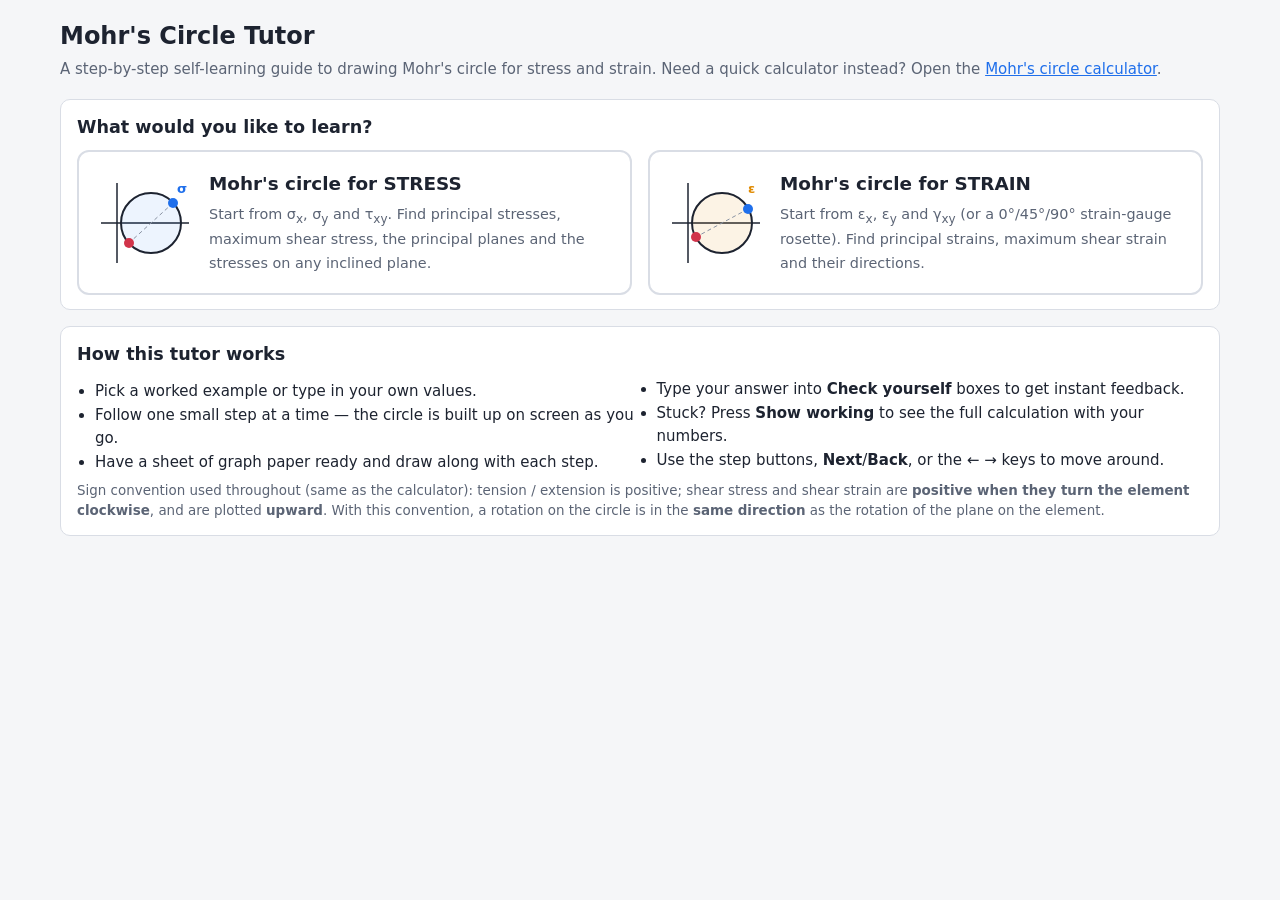
==== mohr-tutor.html @ 3719ed1e "Add step-by-step Mohr's circle tutor for stress and strain Co-Authored-By: Claude Opus 5.5 <noreply@" ====
<!DOCTYPE html>
<html lang="en">
<head>
<meta charset="utf-8">
<meta name="viewport" content="width=device-width, initial-scale=1">
<title>Mohr's Circle Tutor</title>
<style>
  :root {
    --bg: #f5f6f8; --card: #fff; --ink: #1d2330; --mute: #5b6475; --line: #d9dde5; --soft: #eef2f8;
    --blue: #1f6feb; --red: #d1344a; --green: #1a8f5a; --teal: #0e8a9b; --purple: #8e44ad;
    --orange: #e08a00; --grid: #e9ecf1; --ok: #1a8f5a; --bad: #c0392b;
  }
  * { box-sizing: border-box; }
  body { margin: 0; background: var(--bg); color: var(--ink);
         font: 15px/1.5 system-ui, -apple-system, "Segoe UI", Roboto, sans-serif; }
  header { padding: 18px 20px 6px; max-width: 1200px; margin: 0 auto; }
  h1 { font-size: 1.5rem; margin: 0 0 4px; }
  h2 { font-size: 1.1rem; margin: 0 0 10px; }
  h3 { font-size: .98rem; margin: 14px 0 6px; }
  .sub { color: var(--mute); margin: 0; }
  a { color: var(--blue); }
  .wrap { max-width: 1200px; margin: 0 auto; padding: 12px 20px 40px; }
  .card { background: var(--card); border: 1px solid var(--line); border-radius: 10px; padding: 14px 16px; }
  .stack > * + * { margin-top: 16px; }
  button { font: inherit; font-size: .9rem; padding: 6px 12px; border-radius: 6px; cursor: pointer;
           border: 1px solid var(--line); background: #fff; color: var(--ink); }
  button:hover { border-color: var(--blue); }
  button.primary { background: var(--blue); border-color: var(--blue); color: #fff; }
  button.primary:hover { background: #1859c4; }
  button:disabled { opacity: .45; cursor: default; }
  input[type=number], select { padding: 6px 8px; font: inherit; border: 1px solid var(--line);
         border-radius: 6px; background: #fff; color: var(--ink); }
  input[type=number] { width: 100%; }
  input[type=number]:focus, select:focus { outline: 2px solid var(--blue); outline-offset: -1px; }
  label { display: block; font-size: .85rem; color: var(--mute); }
  .hint { font-size: .84rem; color: var(--mute); margin: 6px 0 0; }

  /* ---------- home ---------- */
  .choices { display: grid; grid-template-columns: repeat(auto-fit, minmax(280px, 1fr)); gap: 16px; margin-top: 8px; }
  .choice { text-align: left; padding: 18px; border-radius: 12px; border: 2px solid var(--line); background: #fff;
            display: grid; grid-template-columns: 96px 1fr; gap: 16px; align-items: center; font-size: 1rem; }
  .choice:hover, .choice:focus-visible { border-color: var(--blue); box-shadow: 0 4px 18px rgba(31,111,235,.12); outline: none; }
  .choice b { display: block; font-size: 1.15rem; margin-bottom: 4px; }
  .choice span { color: var(--mute); font-size: .9rem; }
  .choice svg { width: 96px; height: 96px; }
  .learn { columns: 2 260px; margin: 6px 0 0; padding-left: 1.2em; }
  .learn li { margin: 2px 0; break-inside: avoid; }

  /* ---------- lesson ---------- */
  .topbar { display: flex; flex-wrap: wrap; gap: 8px 12px; align-items: center; margin-bottom: 12px; }
  .badge { background: var(--ink); color: #fff; border-radius: 999px; padding: 3px 12px; font-size: .85rem; font-weight: 600; }
  .grow { flex: 1; }
  .stepper { display: flex; flex-wrap: wrap; gap: 6px; margin-bottom: 14px; }
  .stepper button { padding: 4px 10px; font-size: .8rem; border-radius: 999px; }
  .stepper button.cur { background: var(--blue); color: #fff; border-color: var(--blue); }
  .stepper button.done:not(.cur) { border-color: var(--ok); color: var(--ok); }
  .progress { height: 6px; background: var(--grid); border-radius: 3px; overflow: hidden; margin-bottom: 10px; }
  .progress div { height: 100%; background: var(--blue); transition: width .25s; }
  .lesson { display: grid; grid-template-columns: minmax(320px, 440px) 1fr; gap: 16px; align-items: start; }
  @media (max-width: 900px) { .lesson { grid-template-columns: 1fr; } }
  .data .row { display: grid; grid-template-columns: repeat(3, 1fr); gap: 8px; }
  .data .row2 { display: grid; grid-template-columns: 1fr 1fr; gap: 8px; }
  .exs { display: flex; flex-wrap: wrap; gap: 6px; margin: 0 0 10px; }
  .exs button { font-size: .8rem; padding: 3px 9px; }
  .exs button.on { border-color: var(--blue); color: var(--blue); font-weight: 600; }
  .seg { display: inline-flex; border: 1px solid var(--line); border-radius: 6px; overflow: hidden; margin-bottom: 10px; }
  .seg button { border: 0; border-radius: 0; font-size: .82rem; }
  .seg button.on { background: var(--ink); color: #fff; }
  .stepno { color: var(--blue); font-weight: 700; font-size: .85rem; letter-spacing: .04em; text-transform: uppercase; }
  .step h2 { font-size: 1.25rem; margin: 2px 0 8px; }
  .step ol, .step ul { padding-left: 1.3em; margin: 6px 0; }
  .step li { margin: 4px 0; }
  .f { background: var(--soft); border-left: 3px solid var(--blue); padding: 8px 12px; border-radius: 4px;
       margin: 8px 0; font-family: "Cambria Math", "STIX Two Math", Georgia, serif; font-size: 1.02rem; overflow-x: auto; }
  .tip { background: #fff8e6; border-left: 3px solid var(--orange); padding: 7px 12px; border-radius: 4px; margin: 8px 0; font-size: .9rem; }
  .checks { border-top: 1px dashed var(--line); margin-top: 12px; padding-top: 6px; }
  .chk { display: grid; grid-template-columns: 1fr 120px auto; gap: 6px 8px; align-items: center; margin: 8px 0; }
  .chk.choice-q { grid-template-columns: 1fr 170px auto; }
  .chk .q { font-size: .92rem; }
  .chk select { width: 100%; }
  .fb { grid-column: 1 / -1; font-size: .86rem; display: none; padding: 4px 8px; border-radius: 4px; }
  .fb.ok { display: block; color: var(--ok); background: #e7f6ee; }
  .fb.bad { display: block; color: var(--bad); background: #fdecea; }
  @media (max-width: 480px) { .chk, .chk.choice-q { grid-template-columns: 1fr auto; } .chk .q { grid-column: 1 / -1; } }
  .work { display: none; background: #f7f9fc; border: 1px solid var(--line); border-radius: 8px; padding: 8px 12px; margin-top: 10px; }
  .work.show { display: block; }
  .nav { display: flex; gap: 8px; margin-top: 14px; align-items: center; }
  .score { font-size: .85rem; color: var(--mute); }
  svg { display: block; width: 100%; height: auto; }
  .caption { font-size: .86rem; color: var(--mute); margin-top: 6px; }
  .caption b { color: var(--ink); }
  .new-note { background: #eaf2ff; color: #1b4fa8; border-radius: 6px; padding: 5px 10px; font-size: .86rem; margin-bottom: 8px; }
  .element { max-width: 380px; margin: 0 auto; }
  table { border-collapse: collapse; width: 100%; font-size: .9rem; margin-top: 4px; }
  td, th { padding: 4px 6px; border-bottom: 1px solid var(--grid); text-align: right; }
  td:first-child, th:first-child { text-align: left; color: var(--mute); }
  .inline { display: grid; grid-template-columns: 1fr 1fr; gap: 8px; margin: 8px 0; }
  @keyframes pulse { 0%, 100% { opacity: 1; } 50% { opacity: .35; } }
  .newel { animation: pulse 1.4s ease-in-out 3; }
</style>
</head>
<body>
<header>
  <h1>Mohr's Circle Tutor</h1>
  <p class="sub">A step-by-step self-learning guide to drawing Mohr's circle for stress and strain.
    Need a quick calculator instead? Open the <a href="index.html">Mohr's circle calculator</a>.</p>
</header>

<!-- ================= HOME ================= -->
<div class="wrap" id="home">
  <section class="card">
    <h2>What would you like to learn?</h2>
    <div class="choices">
      <button class="choice" type="button" data-mode="stress">
        <svg viewBox="0 0 96 96" aria-hidden="true">
          <line x1="4" y1="48" x2="92" y2="48" stroke="#1d2330" stroke-width="1.5"/>
          <line x1="20" y1="8" x2="20" y2="88" stroke="#1d2330" stroke-width="1.5"/>
          <circle cx="54" cy="48" r="30" fill="#1f6feb" fill-opacity=".08" stroke="#1d2330" stroke-width="2"/>
          <line x1="76" y1="28" x2="32" y2="68" stroke="#8a93a3" stroke-dasharray="4 3"/>
          <circle cx="76" cy="28" r="5" fill="#1f6feb"/><circle cx="32" cy="68" r="5" fill="#d1344a"/>
          <text x="80" y="18" font-size="13" font-weight="700" fill="#1f6feb">σ</text>
        </svg>
        <div><b>Mohr's circle for STRESS</b>
          <span>Start from σ<sub>x</sub>, σ<sub>y</sub> and τ<sub>xy</sub>. Find principal stresses, maximum shear stress,
            the principal planes and the stresses on any inclined plane.</span></div>
      </button>
      <button class="choice" type="button" data-mode="strain">
        <svg viewBox="0 0 96 96" aria-hidden="true">
          <line x1="4" y1="48" x2="92" y2="48" stroke="#1d2330" stroke-width="1.5"/>
          <line x1="20" y1="8" x2="20" y2="88" stroke="#1d2330" stroke-width="1.5"/>
          <circle cx="54" cy="48" r="30" fill="#e08a00" fill-opacity=".1" stroke="#1d2330" stroke-width="2"/>
          <line x1="80" y1="34" x2="28" y2="62" stroke="#8a93a3" stroke-dasharray="4 3"/>
          <circle cx="80" cy="34" r="5" fill="#1f6feb"/><circle cx="28" cy="62" r="5" fill="#d1344a"/>
          <text x="80" y="18" font-size="13" font-weight="700" fill="#e08a00">ε</text>
        </svg>
        <div><b>Mohr's circle for STRAIN</b>
          <span>Start from ε<sub>x</sub>, ε<sub>y</sub> and γ<sub>xy</sub> (or a 0°/45°/90° strain-gauge rosette).
            Find principal strains, maximum shear strain and their directions.</span></div>
      </button>
    </div>
  </section>

  <section class="card" style="margin-top:16px">
    <h2>How this tutor works</h2>
    <ul class="learn">
      <li>Pick a worked example or type in your own values.</li>
      <li>Follow one small step at a time &mdash; the circle is built up on screen as you go.</li>
      <li>Have a sheet of graph paper ready and draw along with each step.</li>
      <li>Type your answer into <b>Check yourself</b> boxes to get instant feedback.</li>
      <li>Stuck? Press <b>Show working</b> to see the full calculation with your numbers.</li>
      <li>Use the step buttons, <b>Next</b>/<b>Back</b>, or the &larr; &rarr; keys to move around.</li>
    </ul>
    <p class="hint">Sign convention used throughout (same as the calculator): tension / extension is positive;
      shear stress and shear strain are <b>positive when they turn the element clockwise</b>, and are plotted <b>upward</b>.
      With this convention, a rotation on the circle is in the <b>same direction</b> as the rotation of the plane on the element.</p>
  </section>
</div>

<!-- ================= LESSON ================= -->
<div class="wrap" id="lesson" hidden>
  <div class="topbar">
    <span class="badge" id="modeBadge"></span>
    <span class="grow"></span>
    <button type="button" id="switchMode"></button>
    <button type="button" id="goHome">&larr; Change topic</button>
  </div>
  <div class="progress"><div id="bar"></div></div>
  <div class="stepper" id="stepper"></div>

  <div class="lesson">
    <div class="stack">
      <section class="card data" id="dataCard"></section>
      <section class="card step" id="stepCard"></section>
    </div>
    <div class="stack">
      <section class="card">
        <h2 id="circleTitle">Mohr's circle</h2>
        <div class="new-note" id="newNote"></div>
        <svg id="mohr" viewBox="0 0 640 500" role="img" aria-label="Mohr's circle being built step by step"></svg>
        <p class="caption" id="scaleNote"></p>
      </section>
      <section class="card">
        <h2 id="elTitle">Element</h2>
        <div class="element" id="element"></div>
        <p class="caption" id="elNote"></p>
      </section>
    </div>
  </div>
</div>

<script>
const $ = id => document.getElementById(id);
const D2R = Math.PI / 180;

/* ================= configuration ================= */
const MODES = {
  stress: {
    title: "Mohr's circle for stress", N: 'σ', T: 'τ', u: 'N/mm²', dp: 2,
    examples: [
      { label: 'Example 1', x: 80, y: 20, s: 40 },
      { label: 'Example 2', x: -60, y: 40, s: -30 },
      { label: 'Example 3', x: 50, y: -30, s: -45 },
      { label: 'Example 4', x: 120, y: 0, s: 50 }
    ]
  },
  strain: {
    title: "Mohr's circle for strain", N: 'ε', T: 'γ/2', u: 'µε', dp: 1,
    examples: [
      { label: 'Example 1', src: 'direct', x: 600, y: -200, s: 400 },
      { label: 'Example 2', src: 'direct', x: -300, y: 200, s: -500 },
      { label: 'Rosette 1', src: 'rosette', ra: 500, rb: 300, rc: -100 },
      { label: 'Rosette 2', src: 'rosette', ra: -200, rb: 450, rc: 400 }
    ]
  }
};

const S = { mode: null, step: 0, ex: 0, inp: {}, joint: { a: 30, dir: 'ccw' }, ans: {}, work: {} };

/* ================= helpers ================= */
function fmt(x, d) {
  if (d === undefined) d = MODES[S.mode] ? MODES[S.mode].dp : 2;
  if (!isFinite(x)) return '—';
  if (Math.abs(x) < 0.5 * Math.pow(10, -d)) x = 0;
  return (+x.toFixed(d)).toString().replace('-', '−');
}
const fa = x => fmt(x, 1);                 // angles
const sgnWord = s => s >= 0 ? 'counter-clockwise' : 'clockwise';
const norm180 = a => { while (a > 180) a -= 360; while (a <= -180) a += 360; return a; };
function niceStep(raw) {
  if (!(raw > 0)) return 1;
  const p = Math.pow(10, Math.floor(Math.log10(raw))), f = raw / p;
  return (f <= 1 ? 1 : f <= 2 ? 2 : f <= 5 ? 5 : 10) * p;
}
const sub = (a, b) => `${a}<sub>${b}</sub>`;

/* ================= model ================= */
function model() {
  const isStrain = S.mode === 'strain', I = S.inp;
  let x = +I.x || 0, y = +I.y || 0, s = +I.s || 0;          // s = τ (stress) or γ (strain), clockwise +
  if (isStrain && I.src === 'rosette') {
    x = +I.ra || 0; y = +I.rc || 0; s = x + y - 2 * (+I.rb || 0);
  }
  const t = isStrain ? s / 2 : s;                           // vertical coordinate of V
  const c = (x + y) / 2, d = (x - y) / 2, R = Math.hypot(d, t);
  const phi = R > 1e-12 ? Math.atan2(t, d) / D2R : 0;       // angle of CV from +N axis (deg, ccw +)
  const twoP = -phi, thP = twoP / 2;                         // rotation V -> point 1 (ccw +)
  const twoS = norm180(90 - phi), thS = twoS / 2;            // rotation V -> top shear point
  const jsg = S.joint.dir === 'ccw' ? 1 : -1, ja = Math.max(0, Math.min(180, +S.joint.a || 0));
  const aJ = phi + jsg * 2 * ja;
  const span = Math.max(c + R, 0) - Math.min(c - R, 0);
  const scale = niceStep(Math.max(span, 2 * R, 1e-9) / 14); // units per cm on paper
  return { isStrain, x, y, s, t, c, d, R, phi, twoP, thP, twoS, thS, p1: c + R, p2: c - R,
           ja, jsg, aJ, Jn: c + R * Math.cos(aJ * D2R), Jt: R * Math.sin(aJ * D2R), scale };
}
function stateAt(m, deg) {                                   // element rotated deg ccw from x
  const a = (m.phi + 2 * deg) * D2R;
  return { n1: m.c + m.R * Math.cos(a), n2: m.c - m.R * Math.cos(a), t: m.R * Math.sin(a) };
}

/* ================= steps ================= */
function buildSteps(m) {
  const M = MODES[S.mode], N = M.N, u = M.u, f = v => fmt(v), str = m.isStrain;
  const V = str ? `(${sub('ε', 'x')}, ${sub('γ', 'xy')}/2)` : `(${sub('σ', 'x')}, ${sub('τ', 'xy')})`;
  const Hc = str ? `(${sub('ε', 'y')}, −${sub('γ', 'xy')}/2)` : `(${sub('σ', 'y')}, −${sub('τ', 'xy')})`;
  const Tsym = str ? `${sub('γ', 'xy')}/2` : sub('τ', 'xy');
  const tolV = v => Math.max(0.02 * Math.abs(v), 0.02 * Math.max(m.R, 1e-9), 0.6 * Math.pow(10, -M.dp));
  const val = (k, q, v, hint, unit = u) => ({ k, type: 'val', q, v, tol: tolV(v), hint, unit });
  const ang = (k, q, v, hint) => ({ k, type: 'val', q, v, tol: 1, hint, unit: '°' });
  const ch = (k, q, opts, v, hint) => ({ k, type: 'choice', q, opts, v, hint });
  const steps = [];

  /* 1 — given data */
  if (!str) {
    steps.push({ key: 'given', short: 'Given data', level: 1, el: 0,
      title: 'Understand the given stresses',
      body: `<p>Look at the stress element on the right. It shows the stresses acting on the
          <b>vertical faces (V)</b> and the <b>horizontal faces (H)</b>.</p>
        <ul>
          <li>${sub('σ', 'x')} = <b>${f(m.x)}</b> ${u} acts on the vertical faces, ${sub('σ', 'y')} = <b>${f(m.y)}</b> ${u} on the horizontal faces.
            Tension is <b>+</b>, compression is <b>−</b>.</li>
          <li>${sub('τ', 'xy')} = <b>${f(m.s)}</b> ${u} is the shear on the vertical faces. It is <b>positive when it tends to turn the element clockwise</b>.</li>
          <li>The shear on the horizontal faces is equal in size but turns the element the other way, so on H it is <b>${f(-m.s)}</b> ${u}.</li>
        </ul>
        <div class="tip">Getting the signs right here is the most important part. Every later step depends on it.</div>`,
      checks: [
        Math.abs(m.y) > 1e-9 && ch('ysense', `Is ${sub('σ', 'y')} tensile or compressive?`, ['tensile', 'compressive'],
          m.y > 0 ? 'tensile' : 'compressive', 'Tensile stresses pull away from the face (+), compressive push into it (−).'),
        Math.abs(m.s) > 1e-9 && ch('tsense', 'The shear on the vertical faces turns the element…', ['clockwise', 'anticlockwise'],
          m.s > 0 ? 'clockwise' : 'anticlockwise', 'Look at the red arrows on the left and right faces of the element: which way would they spin it?')
      ],
      work: `<p>Given: ${sub('σ', 'x')} = ${f(m.x)}, ${sub('σ', 'y')} = ${f(m.y)}, ${sub('τ', 'xy')} = ${f(m.s)} ${u}
        (${m.s >= 0 ? 'clockwise' : 'anticlockwise'} on the vertical faces).</p>`
    });
  } else if (S.inp.src === 'rosette') {
    steps.push({ key: 'given', short: 'Rosette', level: 1, el: 0,
      title: 'Convert the rosette readings to ε<sub>x</sub>, ε<sub>y</sub>, γ<sub>xy</sub>',
      body: `<p>A 0°/45°/90° rectangular rosette has three gauges: <b>a</b> along x (0°), <b>b</b> at 45° counter-clockwise from x,
          and <b>c</b> along y (90°).</p>
        <p>Readings: ${sub('ε', 'a')} = <b>${f(+S.inp.ra || 0)}</b>, ${sub('ε', 'b')} = <b>${f(+S.inp.rb || 0)}</b>,
          ${sub('ε', 'c')} = <b>${f(+S.inp.rc || 0)}</b> ${u}.</p>
        <ol>
          <li>Gauges a and c read the normal strains directly: ${sub('ε', 'x')} = ${sub('ε', 'a')}, ${sub('ε', 'y')} = ${sub('ε', 'c')}.</li>
          <li>The 45° gauge gives the shear strain (clockwise positive):</li>
        </ol>
        <div class="f">${sub('γ', 'xy')} = ${sub('ε', 'x')} + ${sub('ε', 'y')} − 2${sub('ε', 'b')}</div>
        <div class="tip">Many textbooks use anticlockwise-positive shear and write γ = 2ε<sub>b</sub> − ε<sub>x</sub> − ε<sub>y</sub>.
          That is the same physical strain with the opposite sign.</div>`,
      checks: [
        val('ex', `${sub('ε', 'x')} =`, m.x, 'Gauge a lies along x.'),
        val('ey', `${sub('ε', 'y')} =`, m.y, 'Gauge c lies along y.'),
        val('g', `${sub('γ', 'xy')} =`, m.s, 'Use γ = εx + εy − 2εb. Watch the signs of negative readings.')
      ],
      work: `<div class="f">${sub('γ', 'xy')} = ${f(m.x)} + (${f(m.y)}) − 2(${f(+S.inp.rb || 0)}) = <b>${f(m.s)}</b> ${u}</div>
        <p>So ${sub('ε', 'x')} = ${f(m.x)}, ${sub('ε', 'y')} = ${f(m.y)}, ${sub('γ', 'xy')} = ${f(m.s)} ${u}
        (${m.s >= 0 ? 'clockwise' : 'anticlockwise'}).</p>`
    });
  } else {
    steps.push({ key: 'given', short: 'Given data', level: 1, el: 0,
      title: 'Understand the given strains',
      body: `<p>The element on the right shows how a small square deforms (greatly exaggerated, orange dashed).</p>
        <ul>
          <li>${sub('ε', 'x')} = <b>${f(m.x)}</b> ${u} is the normal strain in x; ${sub('ε', 'y')} = <b>${f(m.y)}</b> ${u} in y.
            Extension (stretching) is <b>+</b>, contraction is <b>−</b>.</li>
          <li>${sub('γ', 'xy')} = <b>${f(m.s)}</b> ${u} is the shear strain (change of the right angle).
            It is <b>positive clockwise</b>, i.e. the same sense as a clockwise shear stress on the vertical faces.</li>
          <li>1 µε = 10<sup>−6</sup> (micro-strain).</li>
        </ul>
        <div class="tip">Mohr's strain circle plots <b>γ/2</b>, not γ, on the vertical axis. Keep this in mind for the next step.</div>`,
      checks: [
        Math.abs(m.x) > 1e-9 && ch('xsense', 'In the x direction the element is…', ['stretched', 'shortened'],
          m.x > 0 ? 'stretched' : 'shortened', 'Positive normal strain means extension.'),
        Math.abs(m.s) > 1e-9 && ch('gsense', 'Is the shear strain clockwise or anticlockwise?', ['clockwise', 'anticlockwise'],
          m.s > 0 ? 'clockwise' : 'anticlockwise', 'Positive γ is clockwise in this tutor.')
      ],
      work: `<p>Given: ${sub('ε', 'x')} = ${f(m.x)}, ${sub('ε', 'y')} = ${f(m.y)}, ${sub('γ', 'xy')} = ${f(m.s)} ${u}.</p>`
    });
  }

  /* 2 — coordinates */
  steps.push({ key: 'coords', short: 'V & H points', level: 2, el: 0,
    title: 'Write down the coordinates of points V and H',
    body: `<p>Each face of the element becomes one point on Mohr's circle, written as (normal, shear):</p>
      <div class="f">V = ${V} &nbsp;&nbsp;&nbsp; H = ${Hc}</div>
      <ul>
        <li><b>V</b> = the vertical face (normal along x).</li>
        <li><b>H</b> = the horizontal face (normal along y). Its shear coordinate is the <b>negative</b> of V's.</li>
      </ul>
      ${str ? `<div class="tip">Halve the shear strain! The vertical coordinate is γ<sub>xy</sub>/2 = ${f(m.s)}/2 = ${f(m.t)} ${u}.</div>` : ''}`,
    checks: [
      val('vN', `Normal coordinate of V =`, m.x, `V's normal coordinate is ${str ? 'εx' : 'σx'}.`),
      val('vT', `Shear coordinate of V =`, m.t, str ? 'Use γxy/2, not γxy.' : 'V\'s shear coordinate is τxy (clockwise +).'),
      val('hN', `Normal coordinate of H =`, m.y, `H's normal coordinate is ${str ? 'εy' : 'σy'}.`),
      val('hT', `Shear coordinate of H =`, -m.t, 'H has the same size of shear as V but the opposite sign.')
    ],
    work: `<div class="f">V = (${f(m.x)}, ${f(m.t)}) &nbsp;&nbsp;&nbsp; H = (${f(m.y)}, ${f(-m.t)}) &nbsp;${u}</div>`
  });

  /* 3 — axes & scale */
  steps.push({ key: 'axes', short: 'Axes & scale', level: 3, el: 0,
    title: 'Draw the axes and choose a scale',
    body: `<ol>
        <li>Draw a horizontal axis for <b>${N}</b>: ${str ? 'extension' : 'tension'} positive to the right.</li>
        <li>Draw a vertical axis for <b>${M.T}</b>: clockwise shear positive <b>upward</b>.</li>
        <li>Use the <b>same scale on both axes</b>, otherwise your circle becomes an ellipse.</li>
        <li>Include the origin (0, 0) so you can read values directly.</li>
      </ol>
      <p>Your values run from about ${f(Math.min(m.c - m.R, 0))} to ${f(Math.max(m.c + m.R, 0))} ${u}.
        A convenient scale for A4 graph paper is:</p>
      <div class="f">1 cm = ${fmt(m.scale, 3)} ${u}</div>`,
    checks: [
      ch('up', `Positive (clockwise) ${str ? 'γ/2' : 'τ'} is plotted…`, ['upward', 'downward'], 'upward',
        'In this convention clockwise shear is plotted upward.'),
      ch('same', 'The two axes must use…', ['the same scale', 'different scales'], 'the same scale',
        'A circle is only a circle if both axes have the same scale.')
    ],
    work: `<p>Range needed horizontally ≈ ${f(Math.max(m.c + m.R, 0) - Math.min(m.c - m.R, 0))} ${u}, vertically ≈ ${f(2 * m.R)} ${u}.
      With 1 cm = ${fmt(m.scale, 3)} ${u} this needs about
      ${fmt((Math.max(m.c + m.R, 0) - Math.min(m.c - m.R, 0)) / m.scale, 1)} cm × ${fmt(2 * m.R / m.scale, 1)} cm.</p>`
  });

  /* 4 — plot */
  const vPos = m.t > 1e-9 ? 'above the axis' : m.t < -1e-9 ? 'below the axis' : 'on the axis';
  steps.push({ key: 'plot', short: 'Plot V & H', level: 4, el: 0,
    title: 'Plot points V and H',
    body: `<p>Mark both points on your graph paper:</p>
      <ul>
        <li><b style="color:var(--blue)">V</b> (${f(m.x)}, ${f(m.t)}) → ${fmt(m.x / m.scale, 2)} cm across, ${fmt(m.t / m.scale, 2)} cm up.</li>
        <li><b style="color:var(--red)">H</b> (${f(m.y)}, ${f(-m.t)}) → ${fmt(m.y / m.scale, 2)} cm across, ${fmt(-m.t / m.scale, 2)} cm up.</li>
      </ul>
      <p class="hint">(Negative "across" means to the left of the origin, negative "up" means below the axis.)</p>`,
    checks: [ch('vpos', 'Point V lies…', ['above the axis', 'below the axis', 'on the axis'], vPos,
      `V's shear coordinate is ${f(m.t)}. Positive is plotted upward.`)],
    work: `<p>V is ${vPos}; H is the mirror image of V's height, so it is on the opposite side of the axis.</p>`
  });

  /* 5 — centre */
  steps.push({ key: 'centre', short: 'Centre C', level: 5, el: 0,
    title: 'Join V and H to find the centre C',
    body: `<p>Draw a straight line from V to H. This line is a <b>diameter</b> of Mohr's circle.
        Where it crosses the ${N} axis is the <b>centre C</b>.</p>
      <div class="f">C = (${sub(N, 'x')} + ${sub(N, 'y')}) / 2</div>
      <p class="hint">C always lies on the ${N} axis, halfway between V and H horizontally.</p>`,
    checks: [val('C', 'Centre C =', m.c, 'Add the two normal values and divide by 2.')],
    work: `<div class="f">C = (${f(m.x)} + (${f(m.y)})) / 2 = <b>${f(m.c)}</b> ${u}</div>`
  });

  /* 6 — radius */
  steps.push({ key: 'radius', short: 'Radius R', level: 6, el: 0,
    title: 'Find the radius R',
    body: `<p>The radius is the distance from C to V. From the right-angled triangle formed by C, V and the
        point directly below/above V on the axis:</p>
      <div class="f">R = √[ ((${sub(N, 'x')} − ${sub(N, 'y')}) / 2)² + (${Tsym})² ]</div>
      <p class="hint">Check: measure CV on your drawing with a ruler and multiply by the scale.</p>`,
    checks: [val('R', 'Radius R =', m.R, `Horizontal side = (${str ? 'εx − εy' : 'σx − σy'})/2, vertical side = ${str ? 'γ/2' : 'τ'}. Then use Pythagoras.`)],
    work: `<div class="f">(${sub(N, 'x')} − ${sub(N, 'y')}) / 2 = (${f(m.x)} − (${f(m.y)})) / 2 = ${f(m.d)}<br>
      R = √[ (${f(m.d)})² + (${f(m.t)})² ] = <b>${f(m.R)}</b> ${u}</div>
      <p>On paper: R = ${f(m.R)} / ${fmt(m.scale, 3)} = ${fmt(m.R / m.scale, 2)} cm.</p>`
  });

  /* 7 — circle */
  steps.push({ key: 'circle', short: 'Draw circle', level: 7, el: 0,
    title: 'Draw the circle',
    body: `<p>Put the compass point on <b>C</b>, open it to <b>V</b> and draw the circle.
        It must also pass through <b>H</b> — if it does not, re-check your points.</p>
      <p>Every point on this circle represents the ${str ? 'normal strain and half shear strain' : 'normal and shear stress'}
        on one plane through the material.</p>`,
    checks: [val('dia', 'Diameter of the circle on your paper (cm) =', 2 * m.R / m.scale,
      `Diameter = 2R ÷ scale = 2 × ${f(m.R)} ÷ ${fmt(m.scale, 3)}.`, 'cm')],
    work: `<div class="f">Diameter = 2R / scale = 2 × ${f(m.R)} / ${fmt(m.scale, 3)} = <b>${fmt(2 * m.R / m.scale, 2)}</b> cm</div>`
  });

  /* 8 — principal values */
  const P1 = str ? sub('ε', '1') : sub('σ', '1'), P2 = str ? sub('ε', '2') : sub('σ', '2');
  steps.push({ key: 'principal', short: 'Principal values', level: 8, el: 0,
    title: `Read the principal ${str ? 'strains' : 'stresses'}`,
    body: `<p>The circle cuts the ${N} axis at two points. There the shear is <b>zero</b>, so these are the
        <b>principal ${str ? 'strains' : 'stresses'}</b> — the largest and smallest normal values.</p>
      <div class="f">${P1} = C + R &nbsp;&nbsp;&nbsp; ${P2} = C − R</div>`,
    checks: [
      val('p1', `Maximum principal ${P1} =`, m.p1, 'Right-hand end of the circle: C + R.'),
      val('p2', `Minimum principal ${P2} =`, m.p2, 'Left-hand end of the circle: C − R.')
    ],
    work: `<div class="f">${P1} = ${f(m.c)} + ${f(m.R)} = <b>${f(m.p1)}</b> ${u}<br>${P2} = ${f(m.c)} − ${f(m.R)} = <b>${f(m.p2)}</b> ${u}</div>`
  });

  /* 9 — maximum shear */
  steps.push({ key: 'shear', short: 'Max shear', level: 9, el: 0,
    title: `Read the maximum shear ${str ? 'strain' : 'stress'}`,
    body: `<p>The highest and lowest points of the circle (directly above and below C) give the maximum shear.</p>
      ${str
        ? `<div class="f">γ<sub>max</sub>/2 = R &nbsp;⇒&nbsp; γ<sub>max</sub> = 2R</div>
           <div class="tip">The vertical axis is γ/2, so you must <b>double</b> the radius to get the maximum shear strain.</div>`
        : `<div class="f">τ<sub>max</sub> = R</div>`}
      <p>On the maximum-shear planes the normal ${str ? 'strain' : 'stress'} is <b>not</b> zero: it equals C.</p>`,
    checks: [
      str ? val('gmax', 'Maximum in-plane shear strain γmax =', 2 * m.R, 'γmax = 2R (remember the axis is γ/2).')
          : val('tmax', 'Maximum shear stress τmax =', m.R, 'τmax is the radius of the circle.'),
      val('nC', `Normal ${str ? 'strain' : 'stress'} on the max-shear planes =`, m.c, 'The top and bottom points sit directly above/below C.')
    ],
    work: str
      ? `<div class="f">γ<sub>max</sub> = 2 × ${f(m.R)} = <b>${f(2 * m.R)}</b> ${u} &nbsp;&nbsp; ε on those planes = C = <b>${f(m.c)}</b> ${u}</div>`
      : `<div class="f">τ<sub>max</sub> = R = <b>${f(m.R)}</b> ${u} &nbsp;&nbsp; σ on those planes = C = <b>${f(m.c)}</b> ${u}</div>`
  });

  /* 10 — principal angle */
  const a0 = Math.abs(m.d) > 1e-12 ? Math.atan(Math.abs(m.t) / Math.abs(m.d)) / D2R : 90;
  const dir = Math.abs(m.twoP) < 1e-9 ? 'none' : m.twoP > 0 ? 'counter-clockwise' : 'clockwise';
  steps.push({ key: 'angle', short: 'Principal angle', level: 10, el: 'p',
    title: `Find the principal ${str ? 'directions' : 'planes'} (angle θ<sub>p</sub>)`,
    body: `<p>Measure the angle on the circle from line <b>CV</b> to line <b>C–${P1}</b>. This angle is <b>2θ<sub>p</sub></b>.</p>
      <div class="f">tan α = |${Tsym}| / |(${sub(N, 'x')} − ${sub(N, 'y')})/2| &nbsp;&nbsp; then 2θ<sub>p</sub> = α (if V is right of C) or 180° − α (if V is left of C)</div>
      <ol>
        <li>Note the <b>direction</b> you turn on the circle going from V to ${P1}.</li>
        <li>On the element, rotate the vertical face by <b>θ<sub>p</sub></b> (half the angle) in the <b>same direction</b>.
          That gives the plane ${str ? '(direction)' : ''} on which ${P1} acts.</li>
        <li>${P2} acts at 90° to it.</li>
      </ol>
      <div class="tip">Always halve the angle! Angles on Mohr's circle are <b>twice</b> the real angles in the material.</div>`,
    checks: [
      ang('thp', 'Size of θp (degrees) =', Math.abs(m.thP), 'Find 2θp from the drawing or with tan, then halve it.'),
      dir !== 'none' && ch('thdir', 'Rotation from V to the principal plane is…', ['clockwise', 'counter-clockwise'], dir,
        `Look at the arc on the circle from V to ${str ? 'ε1' : 'σ1'}.`)
    ],
    work: Math.abs(m.t) < 1e-12
      ? `<p>The shear is zero, so V is already a principal point: ${m.x >= m.y ? `the vertical face carries ${P1} (θ<sub>p</sub> = 0°)` : `the vertical face carries ${P2}, and ${P1} is on the horizontal face (θ<sub>p</sub> = 90°)`}.</p>`
      : `<div class="f">tan α = ${f(Math.abs(m.t))} / ${f(Math.abs(m.d))} ⇒ α = ${fa(a0)}°<br>
        V is ${m.d >= 0 ? 'right' : 'left'} of C ⇒ 2θ<sub>p</sub> = ${m.d >= 0 ? fa(a0) : `180° − ${fa(a0)}° = ${fa(180 - a0)}`}°<br>
        θ<sub>p</sub> = <b>${fa(Math.abs(m.thP))}°</b> ${dir}</div>
        <p>So ${P1} = ${f(m.p1)} ${u} acts on the plane obtained by rotating the vertical face ${fa(Math.abs(m.thP))}° ${dir};
        ${P2} = ${f(m.p2)} ${u} acts on the plane at 90° to it.
        The maximum shear planes are at 45° to the principal planes (${fa(Math.abs(m.thS))}° ${m.thS >= 0 ? 'counter-clockwise' : 'clockwise'} from V gives the top point).</p>`
  });

  /* 11 — inclined plane */
  const Jw = m.jsg > 0 ? 'counter-clockwise' : 'clockwise';
  steps.push({ key: 'plane', short: 'Inclined plane', level: 11, el: 'j',
    title: `Find the ${str ? 'strain in any direction' : 'stresses on any inclined plane'}`,
    body: `<p>Choose a plane by rotating the vertical face (V) by an angle θ:</p>
      <div class="inline">
        <label>θ (degrees)<input type="number" id="jA" min="0" max="180" step="any" value="${S.joint.a}"></label>
        <label>Direction<select id="jD"><option value="ccw" ${S.joint.dir === 'ccw' ? 'selected' : ''}>Counter-clockwise</option>
          <option value="cw" ${S.joint.dir === 'cw' ? 'selected' : ''}>Clockwise</option></select></label>
      </div>
      <ol>
        <li>On the circle, start at <b>V</b> and rotate the radius CV by <b>2θ = ${fa(2 * m.ja)}°</b> ${Jw}. Mark point <b style="color:var(--purple)">J</b>.</li>
        <li>Read the coordinates of J: horizontal = ${str ? 'normal strain εθ' : 'normal stress σθ'},
          vertical = ${str ? 'γθ/2 (double it to get γθ)' : 'shear stress τθ (clockwise +)'}.</li>
      </ol>
      <div class="f">${N}<sub>θ</sub> = C + R cos(φ ${m.jsg > 0 ? '+' : '−'} 2θ) &nbsp;&nbsp; ${str ? 'γ<sub>θ</sub>/2' : 'τ<sub>θ</sub>'} = R sin(φ ${m.jsg > 0 ? '+' : '−'} 2θ)</div>
      <p class="hint">φ is the angle of CV measured counter-clockwise from the +${N} axis (negative if V is below the axis).</p>`,
    checks: [
      val('jn', `${str ? 'Normal strain εθ' : 'Normal stress σθ'} =`, m.Jn, 'Horizontal coordinate of J.'),
      str ? val('jg', 'Shear strain γθ =', 2 * m.Jt, 'Vertical coordinate of J is γθ/2 — double it.')
          : val('jt', 'Shear stress τθ =', m.Jt, 'Vertical coordinate of J (positive = clockwise, plotted up).')
    ],
    work: `<div class="f">φ = ${fa(m.phi)}° &nbsp;&nbsp; φ ${m.jsg > 0 ? '+' : '−'} 2θ = ${fa(m.phi)}° ${m.jsg > 0 ? '+' : '−'} ${fa(2 * m.ja)}° = ${fa(m.aJ)}°<br>
      ${N}<sub>θ</sub> = ${f(m.c)} + ${f(m.R)} × cos(${fa(m.aJ)}°) = <b>${f(m.Jn)}</b> ${u}<br>
      ${str ? `γ<sub>θ</sub>/2 = ${f(m.R)} × sin(${fa(m.aJ)}°) = ${f(m.Jt)} ⇒ γ<sub>θ</sub> = <b>${f(2 * m.Jt)}</b> ${u}`
            : `τ<sub>θ</sub> = ${f(m.R)} × sin(${fa(m.aJ)}°) = <b>${f(m.Jt)}</b> ${u}`}</div>`
  });

  /* 12 — summary */
  const rows = str
    ? [['ε<sub>x</sub>, ε<sub>y</sub>, γ<sub>xy</sub>', `${f(m.x)}, ${f(m.y)}, ${f(m.s)}`], ['Centre C', f(m.c)], ['Radius R', f(m.R)],
       ['ε<sub>1</sub> (max principal)', f(m.p1)], ['ε<sub>2</sub> (min principal)', f(m.p2)],
       ['γ<sub>max</sub> = 2R', f(2 * m.R)], ['θ<sub>p</sub> from V', `${fa(Math.abs(m.thP))}° ${m.thP >= 0 ? 'ccw' : 'cw'}`],
       [`Direction θ = ${fa(m.ja)}° ${m.jsg > 0 ? 'ccw' : 'cw'}: ε<sub>θ</sub>, γ<sub>θ</sub>`, `${f(m.Jn)}, ${f(2 * m.Jt)}`]]
    : [['σ<sub>x</sub>, σ<sub>y</sub>, τ<sub>xy</sub>', `${f(m.x)}, ${f(m.y)}, ${f(m.s)}`], ['Centre C', f(m.c)], ['Radius R', f(m.R)],
       ['σ<sub>1</sub> (max principal)', f(m.p1)], ['σ<sub>2</sub> (min principal)', f(m.p2)],
       ['τ<sub>max</sub> = R', f(m.R)], ['θ<sub>p</sub> from V', `${fa(Math.abs(m.thP))}° ${m.thP >= 0 ? 'ccw' : 'cw'}`],
       [`Plane θ = ${fa(m.ja)}° ${m.jsg > 0 ? 'ccw' : 'cw'}: σ<sub>θ</sub>, τ<sub>θ</sub>`, `${f(m.Jn)}, ${f(m.Jt)}`]];
  steps.push({ key: 'summary', short: 'Summary', level: 12, el: 'p',
    title: 'Summary & self-review',
    body: `<p>Compare these with your hand-drawn circle (units: ${u}, angles in degrees):</p>
      <table>${rows.map(([a, b]) => `<tr><td>${a}</td><td>${b}</td></tr>`).join('')}</table>
      <h3>Quick recap</h3>
      <ol>
        <li>V = ${V}, H = ${Hc}.</li>
        <li>Join V–H: it crosses the axis at C; R = CV.</li>
        <li>${P1}, ${P2} = C ± R; ${str ? 'γ<sub>max</sub> = 2R' : 'τ<sub>max</sub> = R'}.</li>
        <li>Angles on the circle are 2θ, in the same direction as on the element.</li>
      </ol>
      <p>Try another example from the <b>Given data</b> box above, or switch to the
        <a href="#" id="otherMode">${str ? 'stress' : 'strain'} tutorial</a>.</p>`,
    checks: [], work: ''
  });

  steps.forEach(s => { s.checks = (s.checks || []).filter(Boolean); });
  return steps;
}

const NEW_NOTE = {
  1: 'Nothing drawn yet — first understand the element on the right.',
  2: 'Nothing drawn yet — work out the coordinates of V and H.',
  3: 'New: the axes, with a matching grid.',
  4: 'New: points V and H (with guide lines to the axes).',
  5: 'New: diameter V–H and the centre C.',
  6: 'New: the radius CV and its right-angled triangle.',
  7: 'New: the circle.',
  8: 'New: principal points 1 and 2 on the axis.',
  9: 'New: maximum shear points at the top and bottom.',
  10: 'New: the angle 2θp from V to point 1.',
  11: 'New: point J for the chosen plane, at 2θ from V.',
  12: 'The complete Mohr\'s circle.'
};

/* ================= SVG helpers ================= */
const line = (x1, y1, x2, y2, stroke, w = 1, extra = '') =>
  `<line x1="${x1}" y1="${y1}" x2="${x2}" y2="${y2}" stroke="${stroke}" stroke-width="${w}" ${extra}/>`;
let FS = 1;   // font scale for the Mohr diagram on narrow screens
const text = (x, y, s, o = {}) =>
  `<text x="${x}" y="${y}" font-size="${(o.size || 12) * FS}" fill="${o.fill || '#1d2330'}" text-anchor="${o.anchor || 'middle'}"
     dominant-baseline="middle" ${o.bold ? 'font-weight="600"' : ''} paint-order="stroke" stroke="#fff" stroke-width="${o.halo === false ? 0 : 3}">${s}</text>`;
function arrow(x1, y1, x2, y2, color, w = 2.2, hl = 8, hw = 4) {
  const dx = x2 - x1, dy = y2 - y1, L = Math.hypot(dx, dy) || 1, ux = dx / L, uy = dy / L;
  const bx = x2 - ux * hl, by = y2 - uy * hl;
  return line(x1, y1, bx, by, color, w) +
    `<polygon points="${x2},${y2} ${bx - uy * hw},${by + ux * hw} ${bx + uy * hw},${by - ux * hw}" fill="${color}"/>`;
}

/* ================= Mohr circle ================= */
function drawMohr(m, level) {
  const svg = $('mohr'), M = MODES[S.mode];
  const pw = svg.getBoundingClientRect().width || 640;
  FS = Math.max(1, Math.min(1.7, 560 / pw));
  const W = 640, H = 500, mg = 44;
  const R = Math.max(m.R, 1e-9), c = m.c;
  const pad = 0.3 * Math.max(R, Math.abs(c) * 0.15, 1e-9);
  const xlo = Math.min(c - R, 0) - pad, xhi = Math.max(c + R, 0) + pad, yr = R * 1.3;
  const k = Math.min((W - 2 * mg) / (xhi - xlo), (H - 2 * mg) / (2 * yr));
  const ox = W / 2 - k * (xlo + xhi) / 2, oy = H / 2;
  const X = v => ox + v * k, Y = t => oy - t * k;
  const blue = '#1f6feb', red = '#d1344a', green = '#1a8f5a', teal = '#0e8a9b', purple = '#8e44ad', grey = '#8a93a3';
  const nw = lv => lv === level ? 'class="newel"' : '';
  const g = (lv, inner) => level >= lv ? `<g ${nw(lv)}>${inner}</g>` : '';
  let o = '';

  svg.setAttribute('viewBox', `0 0 ${W} ${level < 3 ? 200 : H}`);
  if (level < 3) {
    const H = 200;
    o += text(W / 2, H / 2 - 10, 'Your Mohr\'s circle will appear here', { size: 16, fill: grey });
    o += text(W / 2, H / 2 + 16, 'as you work through the steps.', { size: 14, fill: grey });
    svg.innerHTML = o; FS = 1; return;
  }
  // grid + axes
  const step = m.scale, every = Math.max(1, Math.ceil(36 / (step * k)));   // label stride so numbers don't collide
  const lbl = v => Math.abs(v) > step / 1e3 && Math.round(v / step) % every === 0;
  let gi = '';
  for (let v = Math.ceil((-ox / k) / step) * step; X(v) <= W; v += step) {
    gi += line(X(v), 0, X(v), H, '#e9ecf1');
    if (lbl(v)) gi += text(X(v), oy + 13, fmt(v, 3), { size: 10, fill: grey });
  }
  for (let t = Math.ceil(((oy - H) / k) / step) * step; Y(t) >= 0; t += step) {
    gi += line(0, Y(t), W, Y(t), '#e9ecf1');
    if (lbl(t)) gi += text(X(0) + 6, Y(t), fmt(t, 3), { size: 10, fill: grey, anchor: 'start' });
  }
  gi += arrow(6, oy, W - 6, oy, '#1d2330', 1.4);
  gi += text(W - 8, oy - 14, `${M.N} (${M.u})`, { size: 13, bold: true, anchor: 'end' });
  gi += arrow(X(0), H - 6, X(0), 8, '#1d2330', 1.4);
  gi += text(X(0) + 10, 16, `${M.T} (${M.u}, clockwise +)`, { size: 12, bold: true, anchor: 'start' });
  gi += text(X(0) - 8, oy + 13, '0', { size: 11, fill: grey });
  o += g(3, gi);

  const V = [m.x, m.t], Hh = [m.y, -m.t];
  // guide lines + points V, H (drawn last so they sit on top) – guides now
  o += g(4, line(X(V[0]), Y(V[1]), X(V[0]), oy, blue, 1, 'stroke-dasharray="3 3"') +
            line(X(V[0]), Y(V[1]), X(0), Y(V[1]), blue, 1, 'stroke-dasharray="3 3"') +
            line(X(Hh[0]), Y(Hh[1]), X(Hh[0]), oy, red, 1, 'stroke-dasharray="3 3"') +
            line(X(Hh[0]), Y(Hh[1]), X(0), Y(Hh[1]), red, 1, 'stroke-dasharray="3 3"'));
  // circle
  o += g(7, `<circle cx="${X(c)}" cy="${oy}" r="${R * k}" fill="#1f6feb" fill-opacity=".06" stroke="#1d2330" stroke-width="2"/>`);
  // diameter + C
  o += g(5, line(X(V[0]), Y(V[1]), X(Hh[0]), Y(Hh[1]), '#5b6475', 1.6, 'stroke-dasharray="6 4"') +
            `<circle cx="${X(c)}" cy="${oy}" r="4" fill="#1d2330"/>` +
            text(X(c), oy + 30, `C = ${fmt(c)}`, { bold: true, size: 13 }));
  // radius triangle
  o += g(6, line(X(c), oy, X(V[0]), oy, '#e08a00', 2) + line(X(V[0]), oy, X(V[0]), Y(V[1]), '#e08a00', 2) +
            line(X(c), oy, X(V[0]), Y(V[1]), '#1d2330', 2.6) +
            (() => {   // R label offset perpendicular to CV, away from the triangle
              const dx = X(V[0]) - X(c), dy = Y(V[1]) - oy, L = Math.hypot(dx, dy) || 1;
              let nx = -dy / L, ny = dx / L;
              const mx = (X(c) + X(V[0])) / 2, my = (oy + Y(V[1])) / 2;            // corner of triangle is (X(V0), oy)
              if (nx * (X(V[0]) - mx) + ny * (oy - my) > 0) { nx = -nx; ny = -ny; }
              return text(mx + nx * 16, my + ny * 16, `R = ${fmt(m.R)}`, { bold: true, size: 13 });
            })() +
            text((X(c) + X(V[0])) / 2, oy + (m.t >= 0 ? 14 : -14), `${fmt(m.d)}`, { fill: '#b06a00', size: 11 }) +
            text(X(V[0]) + (m.d >= 0 ? 8 : -8), (oy + Y(V[1])) / 2, `${fmt(m.t)}`, { fill: '#b06a00', size: 11, anchor: m.d >= 0 ? 'start' : 'end' }));
  // principal
  const P1 = m.isStrain ? 'ε₁' : 'σ₁', P2 = m.isStrain ? 'ε₂' : 'σ₂';
  o += g(8, `<circle cx="${X(m.p1)}" cy="${oy}" r="5.5" fill="${green}"/><circle cx="${X(m.p2)}" cy="${oy}" r="5.5" fill="${green}"/>` +
            text(X(m.p1) + 6, oy - 14, `${P1} = ${fmt(m.p1)}`, { fill: green, bold: true, anchor: 'start' }) +
            text(X(m.p2) - 6, oy - 14, `${P2} = ${fmt(m.p2)}`, { fill: green, bold: true, anchor: 'end' }));
  // max shear
  const ms = m.isStrain ? 'γmax/2' : 'τmax';
  o += g(9, `<circle cx="${X(c)}" cy="${Y(R)}" r="5.5" fill="${teal}"/><circle cx="${X(c)}" cy="${Y(-R)}" r="5.5" fill="${teal}"/>` +
            line(X(c), Y(R), X(c), Y(-R), teal, 1.2, 'stroke-dasharray="2 3"') +
            text(X(c) + 10, Y(R) - 12, `+${ms} = ${fmt(m.R)}`, { fill: teal, bold: true, anchor: 'start' }) +
            text(X(c) + 10, Y(-R) + 13, `−${ms} = ${fmt(-m.R)}`, { fill: teal, bold: true, anchor: 'start' }));

  // arcs
  const arc = (a0, a1, r, col, label) => {
    if (Math.abs(a1 - a0) < 1e-6) return '';
    const A0 = a0 * D2R, A1 = a1 * D2R, cx = X(c);
    const pp = a => `${cx + r * Math.cos(a)} ${oy - r * Math.sin(a)}`;
    const am = (A0 + A1) / 2, lr = r + 22, dirn = Math.sign(A1 - A0);
    const ly = Math.abs(Math.sin(am)) < 0.3 ? (Math.sin(am) >= 0 ? -14 : 14) : 0;   // keep label off the axis
    const ex = cx + r * Math.cos(A1), ey = oy - r * Math.sin(A1);
    const tx = -Math.sin(A1) * dirn, ty = -Math.cos(A1) * dirn;
    return `<path d="M ${pp(A0)} A ${r} ${r} 0 ${Math.abs(A1 - A0) > Math.PI ? 1 : 0} ${dirn > 0 ? 0 : 1} ${pp(A1)}"
              fill="none" stroke="${col}" stroke-width="2"/>` +
      arrow(ex - tx * 9, ey - ty * 9, ex, ey, col, 2, 9, 4.5) +
      text(cx + lr * Math.cos(am), oy - lr * Math.sin(am) + ly, label, { fill: col, size: 12, bold: true });
  };
  const rA = Math.max(R * k * 0.45, 26);
  o += g(10, line(X(c), oy, X(m.p1), oy, green, 2.6) +
             arc(m.phi, m.phi + m.twoP, rA, green, `2θp = ${fa(Math.abs(m.twoP))}° ${m.twoP >= 0 ? 'ccw' : 'cw'}`));
  // joint
  if (level >= 11) {
    o += g(11, arc(m.phi, m.aJ, Math.max(R * k * 0.7, 40), purple, `2θ = ${fa(2 * m.ja)}° ${m.jsg > 0 ? 'ccw' : 'cw'}`) +
               line(X(c), oy, X(m.Jn), Y(m.Jt), purple, 2.4) +
               `<circle cx="${X(m.Jn)}" cy="${Y(m.Jt)}" r="6.5" fill="${purple}" stroke="#fff" stroke-width="1.5"/>`);
  }
  // points on top
  const pt = (px, py, col, lab) => {
    const ux = px - X(c), uy = py - oy, L = Math.hypot(ux, uy) || 1;
    return `<circle cx="${px}" cy="${py}" r="6.5" fill="${col}" stroke="#fff" stroke-width="1.5"/>` +
      text(px + ux / L * 30, py + uy / L * 20 + (Math.abs(uy) < 1 ? -16 : 0), lab, { fill: col, bold: true, size: 13 });
  };
  o += g(4, pt(X(V[0]), Y(V[1]), blue, `V(${fmt(V[0])}, ${fmt(V[1])})`) + pt(X(Hh[0]), Y(Hh[1]), red, `H(${fmt(Hh[0])}, ${fmt(Hh[1])})`));
  if (level >= 11) o += g(11, pt(X(m.Jn), Y(m.Jt), purple, `J(${fmt(m.Jn)}, ${fmt(m.Jt)})`));
  svg.innerHTML = o; FS = 1;
}

/* ================= element ================= */
function elementSVG(m, deg, kind) {
  const s = stateAt(m, deg), str = m.isStrain;
  const W = 340, cx = W / 2, cy = W / 2, h = 50, L = 42;
  const a = deg * D2R, ca = Math.cos(a), sa = Math.sin(a);
  const P = (x, y) => [cx + x * ca - y * sa, cy - (x * sa + y * ca)];
  const poly = (pts, attrs) => `<polygon points="${pts.map(p => P(...p).join(',')).join(' ')}" ${attrs}/>`;
  const blue = '#1f6feb', red = '#d1344a', orange = '#e08a00', grey = '#8a93a3';
  const lab = (x, y, t, col, sz = 13) => { const [px, py] = P(x, y); return text(px, py, t, { fill: col, bold: true, size: sz }); };
  const sq = [[-h, -h], [h, -h], [h, h], [-h, h]];
  let o = '';
  o += arrow(16, W - 18, 50, W - 18, grey, 1.2) + arrow(16, W - 18, 16, W - 52, grey, 1.2);
  o += text(58, W - 18, 'x', { size: 11, fill: grey }) + text(16, W - 60, 'y', { size: 11, fill: grey });
  if (Math.abs(deg) > 1e-6) {
    // reference x axis and rotated x' axis with angle arc
    o += line(cx, cy, cx + h + 70, cy, grey, 1, 'stroke-dasharray="3 3"');
    const r = h + 58, A = a;
    const [ex, ey] = [cx + r * Math.cos(A), cy - r * Math.sin(A)];
    o += line(cx, cy, ex, ey, kind === 'j' ? '#8e44ad' : '#1a8f5a', 1.4, 'stroke-dasharray="5 3"');
    o += `<path d="M ${cx + r} ${cy} A ${r} ${r} 0 0 ${A > 0 ? 0 : 1} ${ex} ${ey}" fill="none" stroke="${grey}" stroke-width="1.2"/>`;
    o += Math.abs(deg) < 25
      ? text(cx + r + 6, cy + (A > 0 ? 14 : -14), `${fa(Math.abs(deg))}°`, { size: 11, fill: '#5b6475', bold: true, anchor: 'start' })
      : text(cx + (r + 14) * Math.cos(A / 2), cy - (r + 14) * Math.sin(A / 2), `${fa(Math.abs(deg))}°`, { size: 11, fill: '#5b6475', bold: true });
  }
  o += poly(sq, `fill="#eef2f8" stroke="#1d2330" stroke-width="1.6"`);
  const nL = str ? ['εx′', 'εy′'] : ['σx′', 'σy′'];
  const names = deg === 0 ? (str ? ['εx', 'εy'] : ['σx', 'σy']) : kind === 'p' ? (str ? ['ε₁', 'ε₂'] : ['σ₁', 'σ₂']) : nL;

  if (!str) {
    const nrm = (sig, nx, ny) => {
      if (Math.abs(sig) < 1e-9) return '';
      const f = [nx * h, ny * h], tip = [nx * (h + L), ny * (h + L)];
      const [p0, p1] = sig > 0 ? [f, tip] : [tip, f];
      return arrow(...P(...p0), ...P(...p1), blue);
    };
    o += nrm(s.n1, 1, 0) + nrm(s.n1, -1, 0) + nrm(s.n2, 0, 1) + nrm(s.n2, 0, -1);
    o += lab(h + L + 30, 0, `${names[0]} = ${fmt(s.n1)}`, blue);
    o += lab(0, h + L + 14, `${names[1]} = ${fmt(s.n2)}`, blue);
    if (Math.abs(s.t) > 1e-6 * Math.max(1, m.R)) {
      const sg = Math.sign(s.t), q = 24, off = h + 10;
      const sh = (x0, y0, dx, dy) => arrow(...P(x0 - dx * q, y0 - dy * q), ...P(x0 + dx * q, y0 + dy * q), red, 2);
      o += sh(off, 0, 0, -sg) + sh(-off, 0, 0, sg) + sh(0, off, -sg, 0) + sh(0, -off, sg, 0);
      o += lab(-h - 26, -h - 26, `τ = ${fmt(Math.abs(s.t))}`, red, 12);
      o += lab(-h - 26, -h - 42, s.t > 0 ? '(clockwise on V)' : '(anticlockwise on V)', red, 10);
    }
  } else {
    const big = Math.max(Math.abs(m.c) + m.R, 2 * m.R, 1e-12), k = 0.16 / big, dl = s.t * k;
    const def = ([x, y]) => [x * (1 + s.n1 * k) - y * dl, y * (1 + s.n2 * k) - x * dl];
    o += poly(sq.map(def), `fill="none" stroke="${orange}" stroke-width="2.2" stroke-dasharray="6 4"`);
    const dbl = (nx, ny, v) => {
      if (Math.abs(v) < 1e-9) return '';
      const a0 = [nx * (h + 8), ny * (h + 8)], a1 = [nx * (h + 34), ny * (h + 34)];
      return v > 0 ? arrow(...P(...a0), ...P(...a1), blue, 2) : arrow(...P(...a1), ...P(...a0), blue, 2);
    };
    o += dbl(1, 0, s.n1) + dbl(-1, 0, s.n1) + dbl(0, 1, s.n2) + dbl(0, -1, s.n2);
    o += lab(h + L + 30, 0, `${names[0]} = ${fmt(s.n1)}`, blue);
    o += lab(0, h + L + 14, `${names[1]} = ${fmt(s.n2)}`, blue);
    if (Math.abs(s.t) > 1e-6 * Math.max(1, m.R)) o += lab(-h - 22, -h - 30, `γ = ${fmt(2 * s.t)}`, red, 12);
  }
  return `<svg viewBox="0 0 ${W} ${W}">${o}</svg>`;
}

function drawElement(m, step) {
  const str = m.isStrain;
  let deg = 0, kind = 0, title = str ? 'Strain element (x–y axes)' : 'Stress element (x–y axes)', note;
  if (step.el === 'p') {
    deg = m.thP; kind = 'p';
    title = str ? 'Principal strain directions' : 'Principal stress element';
    note = `Element rotated ${fa(Math.abs(m.thP))}° ${sgnWord(m.thP)} from x — no shear acts on these faces.`;
  } else if (step.el === 'j') {
    deg = m.jsg * m.ja; kind = 'j';
    title = str ? 'Element at the chosen direction' : 'Element at the chosen plane';
    note = `Element rotated ${fa(m.ja)}° ${m.jsg > 0 ? 'counter-clockwise' : 'clockwise'}; its right-hand face is the chosen plane (point J).`;
  } else {
    note = str
      ? 'Grey square: original element. Orange dashed: deformed shape (hugely exaggerated). Blue arrows: extension (out) or contraction (in).'
      : 'Blue arrows: normal stress (pointing out = tension). Red arrows: shear stress.';
  }
  $('elTitle').textContent = title;
  $('element').innerHTML = elementSVG(m, deg, kind);
  $('elNote').textContent = note;
}

/* ================= data card ================= */
function renderData() {
  const M = MODES[S.mode], I = S.inp, u = M.u;
  const exs = M.examples.map((e, i) => `<button type="button" data-ex="${i}" class="${S.ex === i ? 'on' : ''}">${e.label}</button>`).join('') +
    `<button type="button" data-ex="-1" class="${S.ex === -1 ? 'on' : ''}">My own values</button>`;
  let fields;
  if (S.mode === 'stress') {
    fields = `<div class="row">
      <label>σ<sub>x</sub> (${u})<input type="number" step="any" data-k="x" value="${I.x}"></label>
      <label>σ<sub>y</sub> (${u})<input type="number" step="any" data-k="y" value="${I.y}"></label>
      <label>τ<sub>xy</sub> (${u}, cw +)<input type="number" step="any" data-k="s" value="${I.s}"></label></div>
      <p class="hint">τ<sub>xy</sub> is the shear on the vertical faces: <b>+</b> if clockwise, <b>−</b> if anticlockwise.</p>`;
  } else {
    fields = `<div class="seg"><button type="button" data-src="direct" class="${I.src !== 'rosette' ? 'on' : ''}">ε<sub>x</sub>, ε<sub>y</sub>, γ<sub>xy</sub></button>
      <button type="button" data-src="rosette" class="${I.src === 'rosette' ? 'on' : ''}">0°/45°/90° rosette</button></div>` +
      (I.src === 'rosette'
        ? `<div class="row">
          <label>ε<sub>a</sub> at 0° (${u})<input type="number" step="any" data-k="ra" value="${I.ra}"></label>
          <label>ε<sub>b</sub> at 45° (${u})<input type="number" step="any" data-k="rb" value="${I.rb}"></label>
          <label>ε<sub>c</sub> at 90° (${u})<input type="number" step="any" data-k="rc" value="${I.rc}"></label></div>
          <p class="hint">Gauge b is 45° counter-clockwise from gauge a (the x axis).</p>`
        : `<div class="row">
          <label>ε<sub>x</sub> (${u})<input type="number" step="any" data-k="x" value="${I.x}"></label>
          <label>ε<sub>y</sub> (${u})<input type="number" step="any" data-k="y" value="${I.y}"></label>
          <label>γ<sub>xy</sub> (${u}, cw +)<input type="number" step="any" data-k="s" value="${I.s}"></label></div>
          <p class="hint">γ<sub>xy</sub> positive = clockwise (same sense as positive τ<sub>xy</sub>).</p>`);
  }
  $('dataCard').innerHTML = `<h2>Given data</h2><div class="exs">${exs}</div>${fields}`;
  $('dataCard').querySelectorAll('[data-ex]').forEach(b => b.onclick = () => {
    const i = +b.dataset.ex; S.ex = i;
    if (i >= 0) loadExample(M.examples[i]);
    resetAnswers(); renderData(); render();
  });
  $('dataCard').querySelectorAll('[data-src]').forEach(b => b.onclick = () => {
    S.inp.src = b.dataset.src; S.ex = -1;
    if (S.inp.src === 'rosette' && S.inp.ra === undefined) Object.assign(S.inp, { ra: 500, rb: 300, rc: -100 });
    resetAnswers(); renderData(); render();
  });
  $('dataCard').querySelectorAll('input[data-k]').forEach(inp => inp.addEventListener('input', () => {
    S.inp[inp.dataset.k] = inp.value; S.ex = -1;
    $('dataCard').querySelectorAll('[data-ex]').forEach(b => b.classList.toggle('on', b.dataset.ex === '-1'));
    resetAnswers(); render();
  }));
}
function loadExample(e) {
  const base = S.mode === 'strain' ? { src: 'direct', x: 0, y: 0, s: 0, ra: 0, rb: 0, rc: 0 } : { x: 0, y: 0, s: 0 };
  S.inp = Object.assign(base, e);
  if (e.src === 'rosette') { S.inp.x = e.ra; S.inp.y = e.rc; S.inp.s = e.ra + e.rc - 2 * e.rb; }
}
function resetAnswers() { S.ans = {}; S.work = {}; }

/* ================= step rendering ================= */
let STEPS = [];
function render() {
  const m = model();
  STEPS = buildSteps(m);
  S.step = Math.max(0, Math.min(S.step, STEPS.length - 1));
  const st = STEPS[S.step];

  // stepper
  $('stepper').innerHTML = STEPS.map((s, i) => {
    const done = s.checks.length && s.checks.every(c => S.ans[s.key + '.' + c.k]?.ok);
    return `<button type="button" data-i="${i}" class="${i === S.step ? 'cur' : ''} ${done ? 'done' : ''}">${i + 1}. ${s.short}${done ? ' ✓' : ''}</button>`;
  }).join('');
  $('stepper').querySelectorAll('button').forEach(b => b.onclick = () => go(+b.dataset.i));
  $('bar').style.width = `${(S.step + 1) / STEPS.length * 100}%`;

  // step card
  const checks = st.checks.map(c => {
    const a = S.ans[st.key + '.' + c.k] || {};
    const input = c.type === 'choice'
      ? `<select data-c="${c.k}"><option value="">— choose —</option>${c.opts.map(o => `<option ${a.v === o ? 'selected' : ''}>${o}</option>`).join('')}</select>`
      : `<input type="text" inputmode="decimal" data-c="${c.k}" value="${a.v ?? ''}" placeholder="${c.unit}" style="width:100%;padding:6px 8px;font:inherit;border:1px solid var(--line);border-radius:6px">`;
    const fb = a.ok === undefined ? '<div class="fb"></div>'
      : `<div class="fb ${a.ok ? 'ok' : 'bad'}">${a.ok ? '✓ Correct — well done!' : '✗ Not quite. Hint: ' + c.hint}</div>`;
    return `<div class="chk ${c.type === 'choice' ? 'choice-q' : ''}"><span class="q">${c.q}${c.type === 'val' ? ` <span class="hint">(${c.unit})</span>` : ''}</span>
      ${input}<button type="button" data-check="${c.k}">Check</button>${fb}</div>`;
  }).join('');
  const nOk = st.checks.filter(c => S.ans[st.key + '.' + c.k]?.ok).length;
  $('stepCard').innerHTML = `
    <div class="stepno">Step ${S.step + 1} of ${STEPS.length}</div>
    <h2>${st.title}</h2>
    ${st.body}
    ${st.checks.length ? `<div class="checks"><h3>Check yourself</h3>${checks}
      ${st.checks.some(c => c.type === 'val') ? '<p class="hint">Numerical answers within about 2% are accepted (graphical accuracy).</p>' : ''}</div>` : ''}
    ${st.work ? `<button type="button" id="workBtn" style="margin-top:10px">${S.work[st.key] ? 'Hide working' : 'Show working'}</button>
      <div class="work ${S.work[st.key] ? 'show' : ''}">${st.work}</div>` : ''}
    <div class="nav">
      <button type="button" id="prev" ${S.step === 0 ? 'disabled' : ''}>&larr; Back</button>
      <span class="grow"></span>
      ${st.checks.length ? `<span class="score">${nOk}/${st.checks.length} checked</span>` : ''}
      <button type="button" class="primary" id="next" ${S.step === STEPS.length - 1 ? 'disabled' : ''}>Next step &rarr;</button>
    </div>`;
  $('prev').onclick = () => go(S.step - 1);
  $('next').onclick = () => go(S.step + 1);
  if ($('workBtn')) $('workBtn').onclick = () => { S.work[st.key] = !S.work[st.key]; render(); };
  $('stepCard').querySelectorAll('[data-check]').forEach(b => b.onclick = () => checkAnswer(st, b.dataset.check));
  $('stepCard').querySelectorAll('input[data-c]').forEach(i => i.addEventListener('keydown', e => {
    if (e.key === 'Enter') checkAnswer(st, i.dataset.c);
  }));
  if ($('jA')) {
    const upd = () => {
      S.joint = { a: $('jA').value, dir: $('jD').value };
      Object.keys(S.ans).forEach(k => { if (k.startsWith('plane.')) delete S.ans[k]; });
      render();
    };
    $('jA').addEventListener('change', upd); $('jD').addEventListener('change', upd);
  }
  if ($('otherMode')) $('otherMode').onclick = e => { e.preventDefault(); start(S.mode === 'stress' ? 'strain' : 'stress'); };

  // diagram
  $('circleTitle').textContent = `Mohr's circle — step ${S.step + 1}`;
  $('newNote').textContent = NEW_NOTE[st.level];
  $('scaleNote').innerHTML = st.level >= 3
    ? `Grid: 1 square = <b>${fmt(m.scale, 3)} ${MODES[S.mode].u}</b> (suggested 1 cm on paper). ` +
      (m.isStrain ? 'Vertical axis is <b>γ/2</b>.' : 'Shear plotted upward is clockwise.')
    : '';
  drawMohr(m, st.level);
  drawElement(m, st);
}

function checkAnswer(st, k) {
  const c = st.checks.find(x => x.k === k), el = $('stepCard').querySelector(`[data-c="${k}"]`);
  let v = el.value, ok;
  if (c.type === 'choice') ok = v === c.v;
  else {
    const n = parseFloat(String(v).replace(/−/g, '-').replace(/,/g, ''));
    ok = isFinite(n) && Math.abs(n - c.v) <= c.tol;
  }
  if (v === '') { ok = undefined; }
  S.ans[st.key + '.' + k] = { v, ok };
  const y = window.scrollY; render(); window.scrollTo(0, y);
  const again = $('stepCard').querySelector(`[data-c="${k}"]`); if (again && ok === false) again.focus();
}

function go(i) {
  if (i < 0 || i >= STEPS.length) return;
  S.step = i; render();
  if (window.innerWidth < 900) $('stepCard').scrollIntoView({ behavior: 'smooth', block: 'start' });
}

function start(mode) {
  S.mode = mode; S.step = 0; S.ex = 0; resetAnswers();
  S.joint = mode === 'stress' ? { a: 30, dir: 'ccw' } : { a: 30, dir: 'ccw' };
  loadExample(MODES[mode].examples[0]);
  $('home').hidden = true; $('lesson').hidden = false;
  $('modeBadge').textContent = MODES[mode].title;
  $('switchMode').textContent = `Switch to ${mode === 'stress' ? 'strain' : 'stress'}`;
  try { history.replaceState(null, '', '#' + mode); } catch (e) {}
  renderData(); render(); window.scrollTo(0, 0);
}
function home() {
  S.mode = null; $('lesson').hidden = true; $('home').hidden = false;
  try { history.replaceState(null, '', location.pathname); } catch (e) {}
}

document.querySelectorAll('.choice').forEach(b => b.onclick = () => start(b.dataset.mode));
$('goHome').onclick = home;
$('switchMode').onclick = () => start(S.mode === 'stress' ? 'strain' : 'stress');
document.addEventListener('keydown', e => {
  if (!S.mode || /INPUT|SELECT|TEXTAREA/.test(document.activeElement?.tagName)) return;
  if (e.key === 'ArrowRight') go(S.step + 1);
  if (e.key === 'ArrowLeft') go(S.step - 1);
});
let lastW = window.innerWidth;   // redraw only on width change (mobile keyboards fire height-only resizes)
window.addEventListener('resize', () => {
  if (window.innerWidth === lastW) return; lastW = window.innerWidth;
  if (S.mode) drawMohr(model(), STEPS[S.step].level);
});
if (location.hash === '#stress' || location.hash === '#strain') start(location.hash.slice(1));
</script>
</body>
</html>
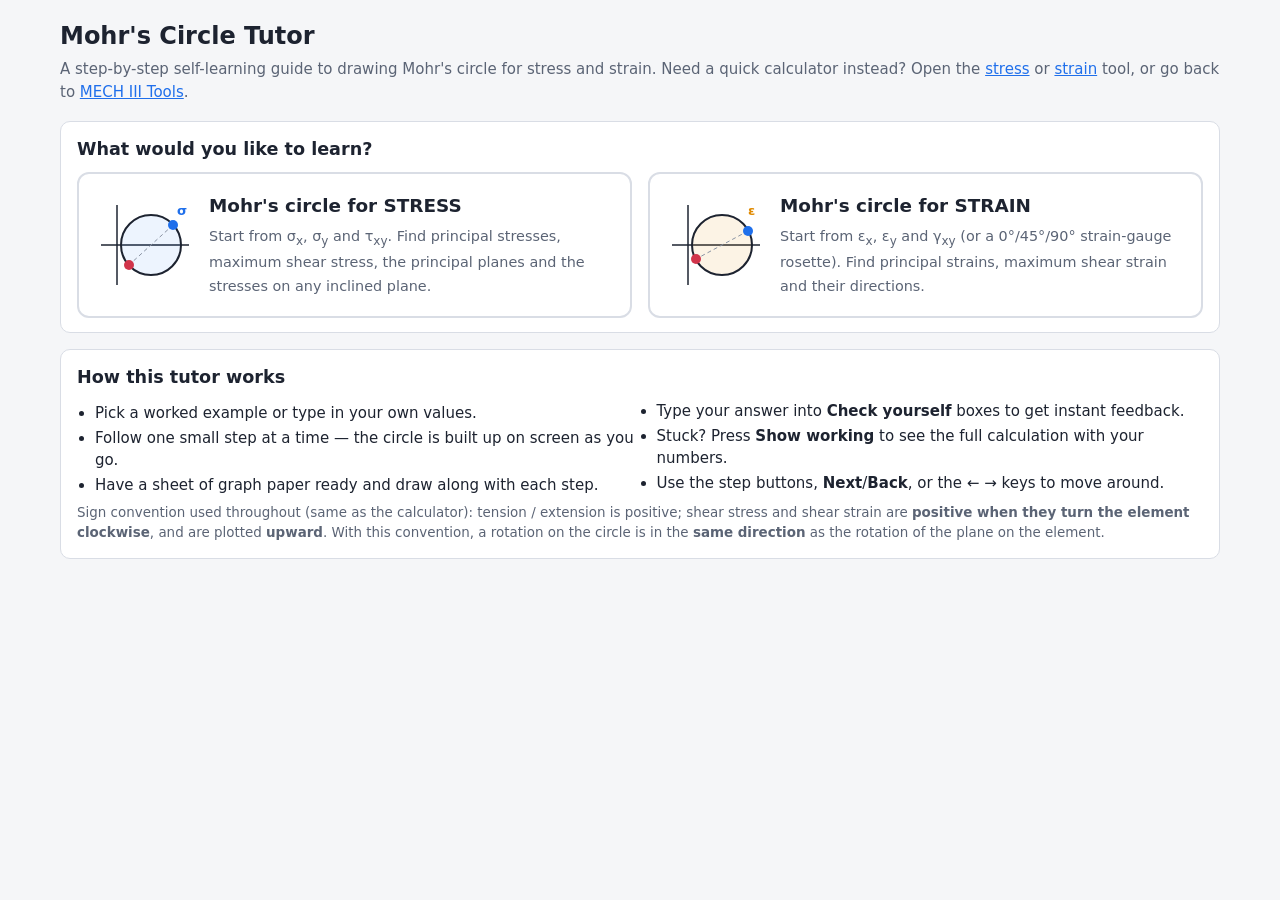
==== commit e548eb17: "Merge main; add tutor card to home page and link tutor to stress/strain tools Co-Authored-By: Claude" ====
--- a/mohr-tutor.html
+++ b/mohr-tutor.html
@@ -103,7 +103,8 @@
 <header>
   <h1>Mohr's Circle Tutor</h1>
   <p class="sub">A step-by-step self-learning guide to drawing Mohr's circle for stress and strain.
-    Need a quick calculator instead? Open the <a href="index.html">Mohr's circle calculator</a>.</p>
+    Need a quick calculator instead? Open the <a href="stress.html">stress</a> or <a href="strain.html">strain</a> tool,
+    or go back to <a href="index.html">MECH III Tools</a>.</p>
 </header>
 
 <!-- ================= HOME ================= -->
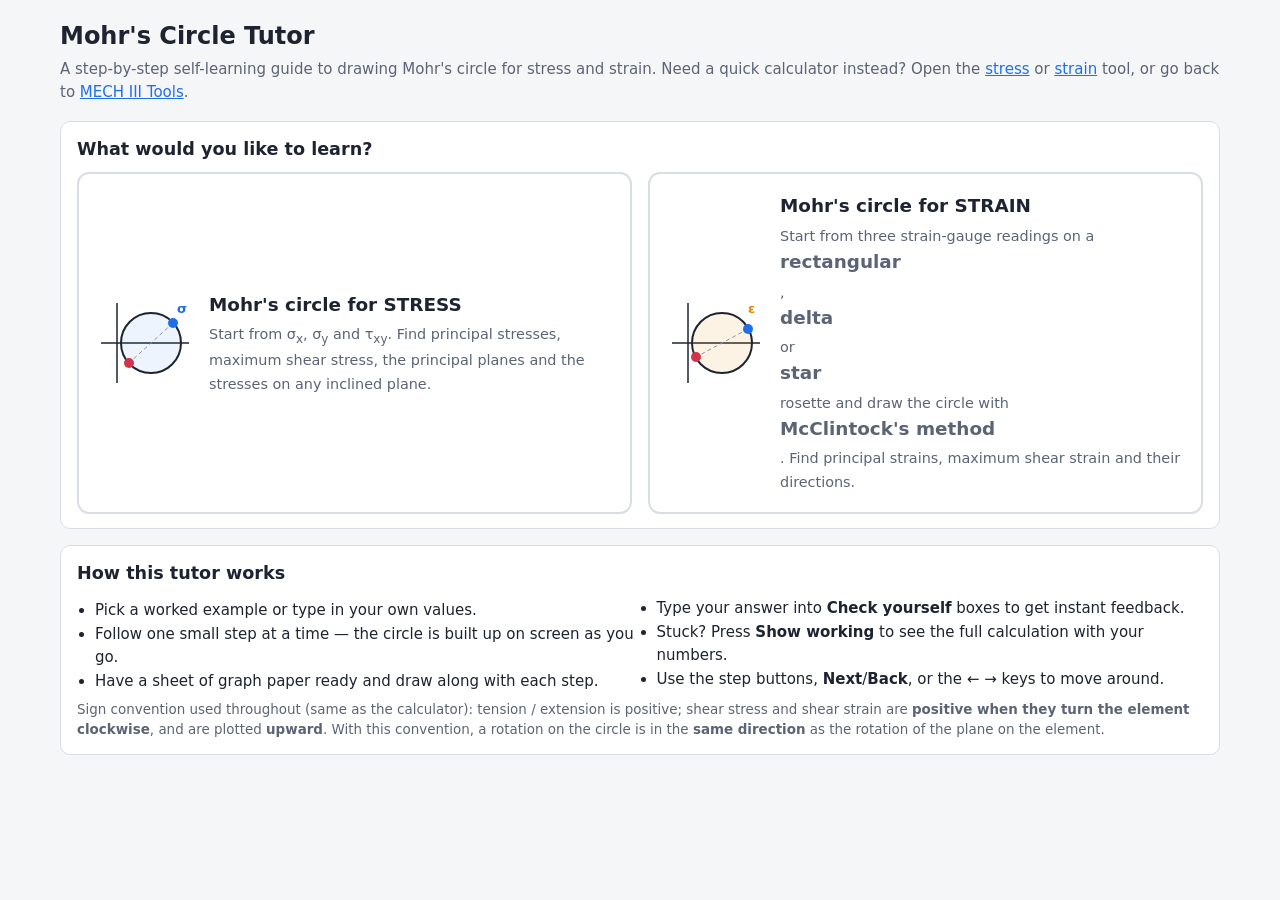
==== commit d24f00fd: "Tutor: teach strain with McClintock's method for rectangular, delta and star rosettes Co-Authored-By" ====
--- a/mohr-tutor.html
+++ b/mohr-tutor.html
@@ -135,8 +135,8 @@
           <text x="80" y="18" font-size="13" font-weight="700" fill="#e08a00">ε</text>
         </svg>
         <div><b>Mohr's circle for STRAIN</b>
-          <span>Start from ε<sub>x</sub>, ε<sub>y</sub> and γ<sub>xy</sub> (or a 0°/45°/90° strain-gauge rosette).
-            Find principal strains, maximum shear strain and their directions.</span></div>
+          <span>Start from three strain-gauge readings on a <b>rectangular</b>, <b>delta</b> or <b>star</b> rosette and
+            draw the circle with <b>McClintock's method</b>. Find principal strains, maximum shear strain and their directions.</span></div>
       </button>
     </div>
   </section>
@@ -205,12 +205,12 @@
     ]
   },
   strain: {
-    title: "Mohr's circle for strain", N: 'ε', T: 'γ/2', u: 'µε', dp: 1,
+    title: "Mohr's circle for strain (McClintock's method)", N: 'ε', T: 'γ/2', u: 'µε', dp: 1,
     examples: [
-      { label: 'Example 1', src: 'direct', x: 600, y: -200, s: 400 },
-      { label: 'Example 2', src: 'direct', x: -300, y: 200, s: -500 },
-      { label: 'Rosette 1', src: 'rosette', ra: 500, rb: 300, rc: -100 },
-      { label: 'Rosette 2', src: 'rosette', ra: -200, rb: 450, rc: 400 }
+      { label: 'Rectangular', kind: 'rect', g1: 600, g2: 100, g3: 200, pole: 1 },
+      { label: 'Delta', kind: 'delta', g1: 400, g2: -150, g3: 250, pole: 0 },
+      { label: 'Star', kind: 'star', g1: -200, g2: 350, g3: 500, pole: 0 },
+      { label: 'Rectangular 2', kind: 'rect', g1: -300, g2: 250, g3: 400, pole: 1 }
     ]
   }
 };
@@ -236,11 +236,9 @@
 
 /* ================= model ================= */
 function model() {
-  const isStrain = S.mode === 'strain', I = S.inp;
-  let x = +I.x || 0, y = +I.y || 0, s = +I.s || 0;          // s = τ (stress) or γ (strain), clockwise +
-  if (isStrain && I.src === 'rosette') {
-    x = +I.ra || 0; y = +I.rc || 0; s = x + y - 2 * (+I.rb || 0);
-  }
+  if (S.mode === 'strain') return mcModel();
+  const isStrain = false, I = S.inp;
+  const x = +I.x || 0, y = +I.y || 0, s = +I.s || 0;        // s = τ, clockwise +
   const t = isStrain ? s / 2 : s;                           // vertical coordinate of V
   const c = (x + y) / 2, d = (x - y) / 2, R = Math.hypot(d, t);
   const phi = R > 1e-12 ? Math.atan2(t, d) / D2R : 0;       // angle of CV from +N axis (deg, ccw +)
@@ -260,6 +258,7 @@
 
 /* ================= steps ================= */
 function buildSteps(m) {
+  if (m.mc) return buildMcSteps(m);
   const M = MODES[S.mode], N = M.N, u = M.u, f = v => fmt(v), str = m.isStrain;
   const V = str ? `(${sub('ε', 'x')}, ${sub('γ', 'xy')}/2)` : `(${sub('σ', 'x')}, ${sub('τ', 'xy')})`;
   const Hc = str ? `(${sub('ε', 'y')}, −${sub('γ', 'xy')}/2)` : `(${sub('σ', 'y')}, −${sub('τ', 'xy')})`;
@@ -291,49 +290,6 @@
       ],
       work: `<p>Given: ${sub('σ', 'x')} = ${f(m.x)}, ${sub('σ', 'y')} = ${f(m.y)}, ${sub('τ', 'xy')} = ${f(m.s)} ${u}
         (${m.s >= 0 ? 'clockwise' : 'anticlockwise'} on the vertical faces).</p>`
-    });
-  } else if (S.inp.src === 'rosette') {
-    steps.push({ key: 'given', short: 'Rosette', level: 1, el: 0,
-      title: 'Convert the rosette readings to ε<sub>x</sub>, ε<sub>y</sub>, γ<sub>xy</sub>',
-      body: `<p>A 0°/45°/90° rectangular rosette has three gauges: <b>a</b> along x (0°), <b>b</b> at 45° counter-clockwise from x,
-          and <b>c</b> along y (90°).</p>
-        <p>Readings: ${sub('ε', 'a')} = <b>${f(+S.inp.ra || 0)}</b>, ${sub('ε', 'b')} = <b>${f(+S.inp.rb || 0)}</b>,
-          ${sub('ε', 'c')} = <b>${f(+S.inp.rc || 0)}</b> ${u}.</p>
-        <ol>
-          <li>Gauges a and c read the normal strains directly: ${sub('ε', 'x')} = ${sub('ε', 'a')}, ${sub('ε', 'y')} = ${sub('ε', 'c')}.</li>
-          <li>The 45° gauge gives the shear strain (clockwise positive):</li>
-        </ol>
-        <div class="f">${sub('γ', 'xy')} = ${sub('ε', 'x')} + ${sub('ε', 'y')} − 2${sub('ε', 'b')}</div>
-        <div class="tip">Many textbooks use anticlockwise-positive shear and write γ = 2ε<sub>b</sub> − ε<sub>x</sub> − ε<sub>y</sub>.
-          That is the same physical strain with the opposite sign.</div>`,
-      checks: [
-        val('ex', `${sub('ε', 'x')} =`, m.x, 'Gauge a lies along x.'),
-        val('ey', `${sub('ε', 'y')} =`, m.y, 'Gauge c lies along y.'),
-        val('g', `${sub('γ', 'xy')} =`, m.s, 'Use γ = εx + εy − 2εb. Watch the signs of negative readings.')
-      ],
-      work: `<div class="f">${sub('γ', 'xy')} = ${f(m.x)} + (${f(m.y)}) − 2(${f(+S.inp.rb || 0)}) = <b>${f(m.s)}</b> ${u}</div>
-        <p>So ${sub('ε', 'x')} = ${f(m.x)}, ${sub('ε', 'y')} = ${f(m.y)}, ${sub('γ', 'xy')} = ${f(m.s)} ${u}
-        (${m.s >= 0 ? 'clockwise' : 'anticlockwise'}).</p>`
-    });
-  } else {
-    steps.push({ key: 'given', short: 'Given data', level: 1, el: 0,
-      title: 'Understand the given strains',
-      body: `<p>The element on the right shows how a small square deforms (greatly exaggerated, orange dashed).</p>
-        <ul>
-          <li>${sub('ε', 'x')} = <b>${f(m.x)}</b> ${u} is the normal strain in x; ${sub('ε', 'y')} = <b>${f(m.y)}</b> ${u} in y.
-            Extension (stretching) is <b>+</b>, contraction is <b>−</b>.</li>
-          <li>${sub('γ', 'xy')} = <b>${f(m.s)}</b> ${u} is the shear strain (change of the right angle).
-            It is <b>positive clockwise</b>, i.e. the same sense as a clockwise shear stress on the vertical faces.</li>
-          <li>1 µε = 10<sup>−6</sup> (micro-strain).</li>
-        </ul>
-        <div class="tip">Mohr's strain circle plots <b>γ/2</b>, not γ, on the vertical axis. Keep this in mind for the next step.</div>`,
-      checks: [
-        Math.abs(m.x) > 1e-9 && ch('xsense', 'In the x direction the element is…', ['stretched', 'shortened'],
-          m.x > 0 ? 'stretched' : 'shortened', 'Positive normal strain means extension.'),
-        Math.abs(m.s) > 1e-9 && ch('gsense', 'Is the shear strain clockwise or anticlockwise?', ['clockwise', 'anticlockwise'],
-          m.s > 0 ? 'clockwise' : 'anticlockwise', 'Positive γ is clockwise in this tutor.')
-      ],
-      work: `<p>Given: ${sub('ε', 'x')} = ${f(m.x)}, ${sub('ε', 'y')} = ${f(m.y)}, ${sub('γ', 'xy')} = ${f(m.s)} ${u}.</p>`
     });
   }
 
@@ -775,6 +731,385 @@
   $('elNote').textContent = note;
 }
 
+/* ================= strain: McClintock's method ================= */
+const ROS = {
+  rect: { name: 'Rectangular', deg: [0, 45, 90], step: 45, pole: 1 },
+  delta: { name: 'Delta', deg: [0, 60, 120], step: 60, pole: 0 },
+  star: { name: 'Star', deg: [0, 120, 240], step: 120, pole: 0 }
+};
+function mcModel() {
+  const I = S.inp, kind = ROS[I.kind] ? I.kind : 'rect', deg = ROS[kind].deg, th = deg.map(a => a * D2R);
+  const r = [+I.g1 || 0, +I.g2 || 0, +I.g3 || 0], v = Math.max(0, Math.min(2, +I.pole || 0));
+  // fit ε(θ) = C + de·cos2θ − e·sin2θ through the three gauges (e = γ/2 for gauge-1 direction, clockwise +)
+  const A = th.map(t => [1, Math.cos(2 * t), -Math.sin(2 * t)]);
+  const det3 = M => M[0][0] * (M[1][1] * M[2][2] - M[1][2] * M[2][1]) - M[0][1] * (M[1][0] * M[2][2] - M[1][2] * M[2][0]) + M[0][2] * (M[1][0] * M[2][1] - M[1][1] * M[2][0]);
+  const D = det3(A), [C, de, e] = [0, 1, 2].map(j => det3(A.map((row, i) => row.map((x, k) => k === j ? r[i] : x))) / D);
+  const R = Math.hypot(de, e), phi = R > 1e-12 ? Math.atan2(e, de) / D2R : 0;   // angle of C→pt 1 (deg, ccw +)
+  // true gauge points on the circle (centre at height 0); the pole O is the mirror of the pole gauge's point
+  const G = deg.map(a => { const q = (phi + 2 * a) * D2R; return [C + R * Math.cos(q), R * Math.sin(q)]; });
+  const O = [r[v], -G[v][1]], others = [0, 1, 2].filter(i => i !== v);
+  const P = [0, 1, 2].map(i => i === v ? O : G[i]);
+  const arm = i => {                                           // gauge i line through O, rosette turned so gauge v is vertical
+    const d = (deg[i] - deg[v]) * D2R; let ux = -Math.sin(d), uy = Math.cos(d);
+    if (uy < -1e-12) { ux = -ux; uy = -uy; }
+    const horiz = Math.abs(uy) < 1e-9;
+    return { ang: horiz ? 90 : Math.atan2(Math.abs(ux), uy) / D2R, lean: horiz ? 'horizontal' : ux > 0 ? 'right' : 'left', ux, uy };
+  };
+  const twoP = -phi, thP = twoP / 2;
+  const span = Math.max(...r, C + R) - Math.min(...r, C - R);
+  const scale = niceStep(Math.max(span, 2 * R, 1e-9) / 14);
+  return { isStrain: true, mc: true, kind, deg, r, v, others, C, c: C, R, phi, G, O, P, arm, twoP, thP,
+           p1: C + R, p2: C - R, scale };
+}
+
+function buildMcSteps(m) {
+  const u = 'µε', f = x => fmt(x, 1), Rk = ROS[m.kind], v = m.v, [a, b] = m.others;
+  const g = i => `gauge ${i + 1}`, e = i => sub('ε', i + 1);
+  const tolV = x => Math.max(0.02 * Math.abs(x), 0.02 * Math.max(m.R, 1e-9), 0.06);
+  const val = (k, q, x, hint, unit = u) => ({ k, type: 'val', q, v: x, tol: unit === 'cm' ? Math.max(0.02 * Math.abs(x), 0.1) : tolV(x), hint, unit });
+  const ang = (k, q, x, hint) => ({ k, type: 'val', q, v: x, tol: 1, hint, unit: '°' });
+  const ch = (k, q, opts, x, hint) => ({ k, type: 'choice', q, opts, v: x, hint });
+  const read = m.r.map((x, i) => `${e(i)} = <b>${f(x)}</b>`).join(', ');
+  const armTxt = i => { const A = m.arm(i); return A.lean === 'horizontal' ? 'horizontal (90° to the vertical)' : `${fa(A.ang)}° from the vertical, leaning to the <b>${A.lean}</b> as it goes up`; };
+  const hgt = i => m.P[i][1] - m.O[1];
+  const hw = i => {
+    const A = m.arm(i), dx = m.r[i] - m.r[v], h = hgt(i);
+    return A.lean === 'horizontal'
+      ? `${g(i)}: the line is horizontal, so pt ${i + 1} is level with O (height 0).`
+      : `${g(i)}: horizontal distance = ${e(i)} − ${e(v)} = ${f(m.r[i])} − (${f(m.r[v])}) = ${f(dx)}; line at ${fa(A.ang)}° from vertical
+         ⇒ height = ${f(Math.abs(dx))} / tan ${fa(A.ang)}° = ${f(Math.abs(h))} → pt ${i + 1} is ${f(Math.abs(h))} ${u} ${h >= 0 ? 'above' : 'below'} O
+         (height = <b>${f(h)}</b>).`;
+  };
+  const cForm = m.kind === 'rect' ? `C = (${e(0)} + ${e(2)}) / 2 = (${f(m.r[0])} + (${f(m.r[2])})) / 2`
+    : `C = (${e(0)} + ${e(1)} + ${e(2)}) / 3 = (${f(m.r[0])} + (${f(m.r[1])}) + (${f(m.r[2])})) / 3`;
+  const rForm = m.kind === 'rect'
+    ? `R = √[ (${e(0)} − ${e(1)})² + (${e(1)} − ${e(2)})² ] / √2 = √[ (${f(m.r[0] - m.r[1])})² + (${f(m.r[1] - m.r[2])})² ] / √2`
+    : `R = (√2 / 3) √[ (${e(0)} − ${e(1)})² + (${e(1)} − ${e(2)})² + (${e(2)} − ${e(0)})² ]`;
+  const rSym = m.kind === 'rect' ? `R = √[ (${e(0)} − ${e(1)})² + (${e(1)} − ${e(2)})² ] / √2`
+    : `R = (√2 / 3) √[ (${e(0)} − ${e(1)})² + (${e(1)} − ${e(2)})² + (${e(2)} − ${e(0)})² ]`;
+  const tip = {
+    rect: 'Rectangular rosette: gauges at 0°, 45° and 90°. Gauges 1 and 3 are at 90°, so their points end up at opposite ends of a diameter.',
+    delta: 'Delta rosette: three gauges forming an equilateral triangle, 60° apart. Their points end up 120° apart on the circle.',
+    star: 'Star rosette: three arms 120° apart. As lines, 120° apart is the same as 60° apart, so a star behaves exactly like a delta rosette.'
+  }[m.kind];
+  const t1 = m.twoP, dir = Math.abs(t1) < 1e-9 ? 'none' : t1 > 0 ? 'counter-clockwise' : 'clockwise';
+  const pt1Note = v === 0 ? ' (gauge 1 is the pole gauge, so use the <b>true</b> pt 1: the second crossing of the vertical through O, not O itself)' : '';
+  const S_ = [];
+
+  S_.push({ key: 'ros', short: 'Rosette', level: 1, note: 'Nothing drawn yet. Study the rosette sketch on the right.',
+    title: 'Know your rosette',
+    body: `<p>You have a <b>${Rk.name}</b> rosette with gauges at ${m.deg.map((d, i) => `${d}°`).join(', ')}
+        (gauge 1, 2, 3, measured counter-clockwise from gauge 1).</p>
+      <p>Readings: ${read} ${u}.</p>
+      <p><b>McClintock's method</b> draws Mohr's strain circle directly from the three readings.
+        You do <b>not</b> need to work out ε<sub>x</sub>, ε<sub>y</sub> or γ<sub>xy</sub> first.</p>
+      <p>The idea: draw one gauge, here <b>${g(v)}</b>, along the vertical. The other gauges keep their true
+        angles relative to it. (You can change this with <i>Gauge drawn vertical</i> above. Any choice gives the same circle.)</p>
+      <div class="tip">${tip}</div>`,
+    checks: [
+      ch('step', 'The angle between neighbouring gauges is…', ['45°', '60°', '120°'], `${Rk.step}°`, 'Look at the rosette sketch and the gauge angles.'),
+      ch('big', 'Which gauge has the largest (most tensile) reading?', ['gauge 1', 'gauge 2', 'gauge 3'], g(m.r.indexOf(Math.max(...m.r))), 'Compare ε1, ε2 and ε3.')
+    ],
+    work: `<p>${Rk.name}: neighbouring gauges ${Rk.step}° apart. Largest reading: ${g(m.r.indexOf(Math.max(...m.r)))} (${f(Math.max(...m.r))} ${u}).</p>`
+  });
+
+  const lo = Math.min(...m.r), hi = Math.max(...m.r);
+  S_.push({ key: 'lines', short: 'Vertical lines', level: 2, note: 'New: the ε scale and a vertical line through each gauge reading.',
+    title: 'Draw the ε scale and three vertical lines',
+    body: `<ol>
+        <li>Near the bottom of your paper draw a horizontal <b>ε scale</b> (extension positive to the right).
+          A good scale is <b>1 cm = ${fmt(m.scale, 3)} ${u}</b>.</li>
+        <li>Draw a <b>vertical line</b> through each reading: ${e(0)}, ${e(1)} and ${e(2)}. Label them gauge 1, 2, 3.</li>
+      </ol>
+      <p>Each gauge's point on Mohr's circle lies somewhere on its own vertical line (its ε is known).
+        The heights (γ/2) are unknown. Finding them is what the construction does.</p>
+      <div class="tip">Use the same scale vertically later, so that the circle is a true circle.</div>`,
+    checks: [
+      val('wid', 'Distance between the two outermost vertical lines on your paper =', (hi - lo) / m.scale, `(largest − smallest reading) ÷ scale = (${f(hi)} − (${f(lo)})) ÷ ${fmt(m.scale, 3)}.`, 'cm')
+    ],
+    work: `<div class="f">(${f(hi)} − (${f(lo)})) / ${fmt(m.scale, 3)} = <b>${fmt((hi - lo) / m.scale, 2)}</b> cm</div>`
+  });
+
+  S_.push({ key: 'pole', short: 'Pole O', level: 3, el: 'arms', note: `New: the pole O on the gauge ${v + 1} line, with the gauge directions through it.`,
+    title: 'Pick the pole O and lay the rosette on it',
+    body: `<ol>
+        <li>Choose <b>any point O</b> on the vertical line of <b>${g(v)}</b>. The height does not matter: a different height just slides the whole construction up or down.</li>
+        <li>At O, draw the direction of every gauge as in the rosette, turned so that ${g(v)} lies along that vertical line:</li>
+      </ol>
+      <ul>
+        <li>${g(v)}: along the vertical line itself.</li>
+        <li>${g(a)}: ${armTxt(a)}.</li>
+        <li>${g(b)}: ${armTxt(b)}.</li>
+      </ul>
+      <p class="hint">A gauge is a line, so only the angle between the lines matters (0°–90°).
+        E.g. 120° between two gauges is the same line angle as 60°.</p>`,
+    checks: [
+      ang('a1', `Angle between the ${g(a)} line and the vertical =`, m.arm(a).ang, `The gauges are ${Math.abs(m.deg[a] - m.deg[v])}° apart; if that is more than 90°, use 180° minus it.`),
+      ang('a2', `Angle between the ${g(b)} line and the vertical =`, m.arm(b).ang, `The gauges are ${Math.abs(m.deg[b] - m.deg[v])}° apart; if that is more than 90°, use 180° minus it.`)
+    ],
+    work: `<p>${g(a)} is ${Math.abs(m.deg[a] - m.deg[v])}° from ${g(v)} → line at <b>${fa(m.arm(a).ang)}°</b> to the vertical, leaning ${m.arm(a).lean}.<br>
+      ${g(b)} is ${Math.abs(m.deg[b] - m.deg[v])}° from ${g(v)} → line at <b>${fa(m.arm(b).ang)}°</b> to the vertical, leaning ${m.arm(b).lean}.</p>`
+  });
+
+  S_.push({ key: 'pts', short: 'Points', level: 4, el: 'arms', note: `New: gauge lines extended to their own verticals, giving pt ${a + 1} and pt ${b + 1}.`,
+    title: 'Extend the gauge lines to find the points',
+    body: `<ol>
+        <li>Extend the ${g(a)} line through O until it meets the <b>vertical line of ${g(a)}</b>. Mark <b>pt ${a + 1}</b>.</li>
+        <li>Extend the ${g(b)} line through O until it meets the <b>vertical line of ${g(b)}</b>. Mark <b>pt ${b + 1}</b>.</li>
+        <li>Gauge ${v + 1} runs along its own vertical, so for now O stands in for gauge ${v + 1}.</li>
+      </ol>
+      <p>O, pt ${a + 1} and pt ${b + 1} all lie on Mohr's circle.</p>
+      <div class="f">height of pt above O = (horizontal distance) / tan(angle of line from vertical)</div>`,
+    checks: [
+      val('h1', `Height of pt ${a + 1} above O (negative if below) =`, hgt(a), 'Use the horizontal distance between the two vertical lines and the line angle. Check on the diagram whether the point is above or below O.'),
+      val('h2', `Height of pt ${b + 1} above O (negative if below) =`, hgt(b), 'Use the horizontal distance between the two vertical lines and the line angle. Check on the diagram whether the point is above or below O.')
+    ],
+    work: `<p>${hw(a)}</p><p>${hw(b)}</p>`
+  });
+
+  S_.push({ key: 'centre', short: 'Centre', level: 5, note: 'New: two chords and their perpendicular bisectors meeting at the centre.',
+    title: 'Find the centre with perpendicular bisectors',
+    body: `<ol>
+        <li>Join O to pt ${a + 1} and O to pt ${b + 1}. These are two <b>chords</b> of the circle.</li>
+        <li>Draw the <b>perpendicular bisector</b> of each chord: find its mid-point and draw a line at 90° to it.</li>
+        <li>The two bisectors cross at the <b>centre C</b> of Mohr's circle. Read its ε value off the scale.</li>
+      </ol>
+      <p class="hint">Check with a formula: ${m.kind === 'rect' ? 'C = (ε<sub>1</sub> + ε<sub>3</sub>) / 2 for a rectangular rosette' : 'C = (ε<sub>1</sub> + ε<sub>2</sub> + ε<sub>3</sub>) / 3 for a delta or star rosette'}.</p>`,
+    checks: [val('C', 'ε at the centre C =', m.C, 'Read the centre from the scale, or use the check formula below the steps.')],
+    work: `<div class="f">${cForm} = <b>${f(m.C)}</b> ${u}</div>`
+  });
+
+  S_.push({ key: 'circle', short: 'Circle', level: 6, note: `New: the circle, the true ε axis through C, and the true point for gauge ${v + 1}.`,
+    title: 'Draw the circle and the true ε axis',
+    body: `<ol>
+        <li>With the compass on C, draw the circle through O, pt ${a + 1} and pt ${b + 1}. Its radius is <b>R</b>.</li>
+        <li>Draw the horizontal line through C: this is the <b>true ε axis</b> (γ/2 = 0). It is <b>not</b> your bottom scale line.
+          Positive γ/2 (clockwise) is upward from it.</li>
+        <li>The vertical line through O meets the circle a <b>second time</b>. That point is the true <b>pt ${v + 1}</b> for ${g(v)}.
+          O itself is called the <b>pole</b>.</li>
+      </ol>
+      <p class="hint">Check with a formula: ${rSym}.</p>`,
+    checks: [
+      val('R', 'Radius R =', m.R, 'Measure from C to any of the points and multiply by the scale.'),
+      ch('pv', `The true point for ${g(v)} is…`, ['O itself', 'the second crossing of the vertical through O'], 'the second crossing of the vertical through O',
+        'O is the pole. The gauge point is on the same vertical line, on the other side of the ε axis.')
+    ],
+    work: `<div class="f">${rForm} = <b>${f(m.R)}</b> ${u}</div>
+      <p>True pt ${v + 1} = (${f(m.G[v][0])}, ${f(m.G[v][1])}); the pole O is its mirror image (${f(m.O[0])}, ${f(m.O[1])}) about the ε axis.</p>`
+  });
+
+  S_.push({ key: 'principal', short: 'Principal', level: 7, note: 'New: principal strains εp and εq on the ε axis.',
+    title: 'Read the principal strains',
+    body: `<p>The circle cuts the true ε axis at two points where γ/2 = 0. These are the <b>principal strains</b>:</p>
+      <div class="f">ε<sub>p</sub> = C + R (maximum) &nbsp;&nbsp;&nbsp; ε<sub>q</sub> = C − R (minimum)</div>
+      <p class="hint">We call them ε<sub>p</sub> and ε<sub>q</sub> so they are not mixed up with the gauge readings ε<sub>1</sub>, ε<sub>2</sub>, ε<sub>3</sub>.</p>`,
+    checks: [val('p1', 'Maximum principal strain εp =', m.p1, 'Right-hand end of the circle: C + R.'),
+             val('p2', 'Minimum principal strain εq =', m.p2, 'Left-hand end of the circle: C − R.')],
+    work: `<div class="f">ε<sub>p</sub> = ${f(m.C)} + ${f(m.R)} = <b>${f(m.p1)}</b> ${u}<br>ε<sub>q</sub> = ${f(m.C)} − ${f(m.R)} = <b>${f(m.p2)}</b> ${u}</div>`
+  });
+
+  S_.push({ key: 'shear', short: 'Max shear', level: 8, note: 'New: ±γmax/2 at the top and bottom of the circle.',
+    title: 'Read the maximum shear strain',
+    body: `<p>The top and bottom of the circle give the maximum shear. The vertical axis is <b>γ/2</b>, so:</p>
+      <div class="f">γ<sub>max</sub>/2 = R &nbsp;⇒&nbsp; γ<sub>max</sub> = 2R</div>
+      <div class="tip">A very common mistake: forgetting to <b>double</b> R.</div>
+      <p>On the maximum-shear directions the normal strain equals C.</p>`,
+    checks: [val('gmax', 'Maximum in-plane shear strain γmax =', 2 * m.R, 'γmax = 2R.'),
+             val('nC', 'Normal strain on the max-shear directions =', m.C, 'The top and bottom points sit directly above/below C.')],
+    work: `<div class="f">γ<sub>max</sub> = 2 × ${f(m.R)} = <b>${f(2 * m.R)}</b> ${u} &nbsp;&nbsp; ε there = C = <b>${f(m.C)}</b> ${u}</div>`
+  });
+
+  S_.push({ key: 'angle', short: 'Principal angle', level: 9, el: 'p', note: 'New: the angle 2θp from pt 1 to εp.',
+    title: 'Find the principal direction θ<sub>p</sub>',
+    body: `<ol>
+        <li>Join C to <b>pt 1</b>${pt1Note}.</li>
+        <li>Measure the angle on the circle from C–pt 1 to C–ε<sub>p</sub>. This is <b>2θ<sub>p</sub></b>. Note which way you turn.</li>
+        <li>On the rosette, turn from <b>gauge 1</b> by <b>θ<sub>p</sub></b> (half the angle) in the <b>same direction</b>.
+          That is the direction of ε<sub>p</sub>. ε<sub>q</sub> is at 90° to it.</li>
+      </ol>
+      <div class="tip">Halve the angle! Angles on Mohr's circle are twice the real angles.</div>`,
+    checks: [
+      ang('thp', 'Size of θp from gauge 1 (degrees) =', Math.abs(m.thP), 'Measure 2θp on the circle from C–pt 1 to C–εp, then halve it.'),
+      dir !== 'none' && ch('thdir', 'From gauge 1, the εp direction is turned…', ['clockwise', 'counter-clockwise'], dir, 'Look at the green arc on the circle from pt 1 to εp.')
+    ],
+    work: dir === 'none'
+      ? `<p>pt 1 is already at ε<sub>p</sub>: gauge 1 is a principal direction (θ<sub>p</sub> = 0°).</p>`
+      : `<div class="f">pt 1 = (${f(m.G[0][0])}, ${f(m.G[0][1])}); angle of C–pt 1 from the +ε axis = ${fa(m.phi)}°<br>
+        2θ<sub>p</sub> = ${fa(Math.abs(m.twoP))}° ${dir} ⇒ θ<sub>p</sub> = <b>${fa(Math.abs(m.thP))}°</b> ${dir} from gauge 1</div>`
+  });
+
+  const rows = [['Rosette', `${Rk.name} (${m.deg.join('°/')}°)`], ['Readings ε<sub>1</sub>, ε<sub>2</sub>, ε<sub>3</sub>', m.r.map(f).join(', ')],
+    ['Gauge drawn vertical (pole)', `gauge ${v + 1}`], ['Centre C', f(m.C)], ['Radius R', f(m.R)],
+    ['ε<sub>p</sub> (max principal)', f(m.p1)], ['ε<sub>q</sub> (min principal)', f(m.p2)], ['γ<sub>max</sub> = 2R', f(2 * m.R)],
+    ['θ<sub>p</sub> from gauge 1', `${fa(Math.abs(m.thP))}° ${m.thP >= 0 ? 'ccw' : 'cw'}`],
+    ...m.G.map((q, i) => [`pt ${i + 1}: (ε, γ/2)`, `(${f(q[0])}, ${f(q[1])})`])];
+  S_.push({ key: 'summary', short: 'Summary', level: 10, el: 'p', note: 'The complete McClintock construction.',
+    title: 'Summary & self-review',
+    body: `<p>Compare with your drawing (strains in ${u}):</p>
+      <table>${rows.map(([p, q]) => `<tr><td>${p}</td><td>${q}</td></tr>`).join('')}</table>
+      <h3>McClintock's method: recap</h3>
+      <ol>
+        <li>Vertical lines through ε<sub>1</sub>, ε<sub>2</sub>, ε<sub>3</sub>.</li>
+        <li>Pole O on one gauge's line; draw the rosette directions through O with that gauge vertical.</li>
+        <li>Each other gauge line meets its own vertical line at a point on the circle.</li>
+        <li>Perpendicular bisectors of the chords → centre; draw the circle; the horizontal through the centre is the ε axis.</li>
+        <li>ε<sub>p</sub>, ε<sub>q</sub> = C ± R; γ<sub>max</sub> = 2R; 2θ<sub>p</sub> from pt 1, same direction on the rosette.</li>
+      </ol>
+      <p>Try another rosette in the <b>Given data</b> box, open the <a href="strain.html">strain tool</a>,
+        or switch to the <a href="#" id="otherMode">stress tutorial</a>.</p>`,
+    checks: [], work: ''
+  });
+  S_.forEach(s => { s.checks = (s.checks || []).filter(Boolean); });
+  return S_;
+}
+
+function drawMc(m, level) {
+  const svg = $('mohr'), W = 640, H = 500, mg = 40;
+  const pw = svg.getBoundingClientRect().width || 640;
+  FS = Math.max(1, Math.min(1.7, 560 / pw));
+  const grey = '#8a93a3', orange = '#e08a00', lc = '#b36b00', blue = '#1f6feb', green = '#1a8f5a', teal = '#0e8a9b', purple = '#8e44ad', ink = '#1d2330';
+  svg.setAttribute('viewBox', `0 0 ${W} ${level < 2 ? 200 : H}`);
+  if (level < 2) {
+    svg.innerHTML = text(W / 2, 90, 'The McClintock construction will appear here', { size: 16, fill: grey }) +
+      text(W / 2, 116, 'as you work through the steps.', { size: 14, fill: grey });
+    FS = 1; return;
+  }
+  const R = Math.max(m.R, 1e-9), C = m.C, nw = lv => lv === level ? 'class="newel"' : '';
+  const g = (lv, inner) => level >= lv ? `<g ${nw(lv)}>${inner}</g>` : '';
+  let xlo = Math.min(...m.r, C - R), xhi = Math.max(...m.r, C + R);
+  const px = 0.12 * (xhi - xlo || 1); xlo -= px; xhi += px;
+  const ylo = -1.55 * R, yhi = 1.3 * R, ybase = -1.35 * R;
+  const k = Math.min((W - 2 * mg) / (xhi - xlo), (H - 2 * mg) / (yhi - ylo));
+  const X = x => W / 2 + (x - (xlo + xhi) / 2) * k, Y = y => H / 2 - (y - (ylo + yhi) / 2) * k;
+  const step = m.scale, every = Math.max(1, Math.ceil(36 / (step * k)));
+  let o = '';
+  // grid + bottom ε scale
+  for (let x = Math.ceil(((xlo + xhi) / 2 - W / 2 / k) / step) * step; X(x) <= W; x += step) o += line(X(x), 0, X(x), H, '#eef0f4');
+  for (let y = Math.ceil(((ylo + yhi) / 2 - H / 2 / k) / step) * step; Y(y) >= 0; y += step) o += line(0, Y(y), W, Y(y), '#eef0f4');
+  let sc = arrow(6, Y(ybase), W - 6, Y(ybase), ink, 1.3) + text(W - 8, Y(ybase) - 12, 'ε scale (µε)', { size: 12, bold: true, anchor: 'end' });
+  for (let x = Math.ceil(((xlo + xhi) / 2 - W / 2 / k) / step) * step; X(x) <= W - 20; x += step)
+    if (Math.round(x / step) % every === 0) sc += line(X(x), Y(ybase) - 4, X(x), Y(ybase) + 4, ink, 1) + text(X(x), Y(ybase) + 14, fmt(x, 3), { size: 10, fill: grey });
+  let vl = '';
+  m.r.forEach((x, i) => {
+    vl += line(X(x), Y(yhi) + 20, X(x), Y(ybase), orange, 1.8, 'stroke-dasharray="6 4"');
+    vl += text(X(x), Y(yhi) + 8 + (i % 2) * 14 - (i === 2 ? 0 : 0), `ε${'₁₂₃'[i]} = ${fmt(x, 1)}`, { fill: lc, bold: true, size: 12 });
+  });
+  o += g(2, sc + vl);
+  // gauge directions through the pole
+  const O = m.O, Ox = X(O[0]), Oy = Y(O[1]);
+  let arms = '';
+  [0, 1, 2].forEach(i => {
+    const d = (m.deg[i] - m.deg[m.v]) * D2R, ux = -Math.sin(d), uy = Math.cos(d), L = 62;
+    arms += line(Ox - ux * L, Oy + uy * L, Ox + ux * L, Oy - uy * L, orange, 5, 'stroke-linecap="round" opacity=".55"');
+    const s = uy < -1e-9 ? -1 : 1;
+    arms += text(Ox + s * ux * (L + 12), Oy - s * uy * (L + 12), `${i + 1}`, { fill: lc, bold: true, size: 13 });
+  });
+  o += level > 4 ? `<g opacity=".3">${arms}</g>` : g(3, arms);
+  // extended lines to the other verticals
+  let ext = '';
+  m.others.forEach(i => {
+    const P = m.P[i], dx = X(P[0]) - Ox, dy = Y(P[1]) - Oy;
+    ext += line(Ox - dx * 0.12, Oy - dy * 0.12, X(P[0]) + dx * 0.12, Y(P[1]) + dy * 0.12, blue, 1.8);
+  });
+  o += level > 5 ? `<g opacity=".3">${ext}</g>` : g(4, ext);
+  // chords and perpendicular bisectors
+  let bis = '';
+  m.others.forEach(i => {
+    const A = O, B = m.P[i], dx = B[0] - A[0], dy = B[1] - A[1], L = Math.hypot(dx, dy);
+    if (L < 1e-9) return;
+    const M = [(A[0] + B[0]) / 2, (A[1] + B[1]) / 2], n = [-dy / L, dx / L], big = 6 * R;
+    bis += line(X(A[0]), Y(A[1]), X(B[0]), Y(B[1]), '#5b6475', 1.3, 'stroke-dasharray="3 3"') +
+      line(X(M[0] - n[0] * big), Y(M[1] - n[1] * big), X(M[0] + n[0] * big), Y(M[1] + n[1] * big), purple, 1.5, 'stroke-dasharray="7 4"') +
+      `<circle cx="${X(M[0])}" cy="${Y(M[1])}" r="3" fill="${purple}"/>`;
+  });
+  bis += `<circle cx="${X(C)}" cy="${Y(0)}" r="5" fill="${purple}" stroke="#fff" stroke-width="1.5"/>` +
+    (level === 5 ? text(X(C) + 10, Y(0) + 18, `centre C = ${fmt(C, 1)}`, { fill: purple, bold: true, size: 12, anchor: 'start' }) : '');
+  o += level === 5 ? g(5, bis) : (level > 5 ? `<g opacity=".3">${bis}</g>` : '');
+  // circle + true axis + true pole-gauge point
+  const Gv = m.G[m.v];
+  o += g(6, `<circle cx="${X(C)}" cy="${Y(0)}" r="${R * k}" fill="${blue}" fill-opacity=".06" stroke="${ink}" stroke-width="2"/>` +
+    arrow(6, Y(0), W - 6, Y(0), ink, 1.5) + text(W - 8, Y(0) - 13, 'ε (true axis, γ/2 = 0)', { size: 12, bold: true, anchor: 'end' }) +
+    text(10, 16, 'γ/2 ↑ (clockwise +), measured from the true axis', { size: 11, fill: '#5b6475', anchor: 'start' }) +
+    `<circle cx="${X(C)}" cy="${Y(0)}" r="3.5" fill="${ink}"/>` + text(X(C) - 10, Y(0) + 14, 'C', { bold: true, size: 12 }) +
+    line(Ox, Oy, X(Gv[0]), Y(Gv[1]), blue, 1.2, 'stroke-dasharray="2 3"') +
+    line(X(C), Y(0), X(m.P[m.others[0]][0]), Y(m.P[m.others[0]][1]), ink, 1.4) +
+    text((X(C) + X(m.P[m.others[0]][0])) / 2 + 8, (Y(0) + Y(m.P[m.others[0]][1])) / 2 - 8, `R = ${fmt(m.R, 1)}`, { bold: true, size: 12, anchor: 'start' }));
+  // principal + max shear
+  o += g(7, [[m.p1, 'εp', 'start', 6], [m.p2, 'εq', 'end', -6]].map(([x, n, an, dx]) =>
+    `<circle cx="${X(x)}" cy="${Y(0)}" r="5.5" fill="${green}"/>` + text(X(x) + dx, Y(0) + 16, `${n} = ${fmt(x, 1)}`, { fill: green, bold: true, anchor: an })).join(''));
+  o += g(8, `<circle cx="${X(C)}" cy="${Y(R)}" r="5.5" fill="${teal}"/><circle cx="${X(C)}" cy="${Y(-R)}" r="5.5" fill="${teal}"/>` +
+    text(X(C) - 10, Y(R) - 12, `+γmax/2 = ${fmt(m.R, 1)}`, { fill: teal, bold: true, anchor: 'end' }) +
+    text(X(C) - 10, Y(-R) + 14, `−γmax/2 = ${fmt(-m.R, 1)}`, { fill: teal, bold: true, anchor: 'end' }));
+  // principal angle arc from pt 1
+  if (level >= 9 && Math.abs(m.twoP) > 1e-6) {
+    const cx = X(C), cy = Y(0), r = Math.max(R * k * 0.42, 26), A0 = m.phi * D2R, A1 = 0, dirn = Math.sign(A1 - A0);
+    const pp = t => `${cx + r * Math.cos(t)} ${cy - r * Math.sin(t)}`, am = (A0 + A1) / 2;
+    const ex = cx + r * Math.cos(A1), ey = cy - r * Math.sin(A1), tx = -Math.sin(A1) * dirn, ty = -Math.cos(A1) * dirn;
+    const ly = Math.abs(Math.sin(am)) < 0.3 ? (Math.sin(am) >= 0 ? -14 : 14) : 0;
+    o += g(9, line(cx, cy, X(m.G[0][0]), Y(m.G[0][1]), orange, 2.6) + line(cx, cy, X(m.p1), cy, green, 2.6) +
+      `<path d="M ${pp(A0)} A ${r} ${r} 0 ${Math.abs(A1 - A0) > Math.PI ? 1 : 0} ${dirn > 0 ? 0 : 1} ${pp(A1)}" fill="none" stroke="${green}" stroke-width="2"/>` +
+      arrow(ex - tx * 9, ey - ty * 9, ex, ey, green, 2, 9, 4.5) +
+      text(cx + (r + 24) * Math.cos(am), cy - (r + 24) * Math.sin(am) + ly, `2θp = ${fa(Math.abs(m.twoP))}° ${m.twoP > 0 ? 'ccw' : 'cw'}`, { fill: green, bold: true }));
+  }
+  // points on top
+  const dot = (Q, col, fill, lab, lv) => {
+    const dx = Q[0] - C, dy = Q[1], L = Math.hypot(dx * k, dy * k) || 1;
+    const ox = level >= 6 ? dx * k / L * 26 : 14, oy2 = level >= 6 ? -dy * k / L * 18 : -12;
+    return g(lv, `<circle cx="${X(Q[0])}" cy="${Y(Q[1])}" r="6" fill="${fill}" stroke="${col}" stroke-width="2"/>` +
+      text(X(Q[0]) + ox, Y(Q[1]) + oy2, lab, { fill: col, bold: true, size: 12, anchor: level >= 6 ? 'middle' : 'start' }));
+  };
+  m.others.forEach(i => { o += dot(m.P[i], blue, blue, `pt ${i + 1}`, 4); });
+  if (level >= 6) o += dot(Gv, lc, '#fff', `pt ${m.v + 1}`, 6);
+  o += dot(O, blue, '#fff', level >= 6 ? 'O (pole)' : 'O', 3);
+  svg.innerHTML = o; FS = 1;
+}
+
+function drawRosettePanel(m, st) {
+  const W = 340, c = W / 2, L = 112, lc = '#b36b00', orange = '#e08a00', green = '#1a8f5a', grey = '#8a93a3';
+  const aDeg = i => 90 + m.deg[i] - m.deg[m.v];               // drawing angle of gauge i (ccw from horizontal)
+  const U = a => [Math.cos(a * D2R), -Math.sin(a * D2R)];
+  let o = line(c, 24, c, W - 24, grey, 1, 'stroke-dasharray="3 4"') + text(c + 6, 20, 'vertical', { size: 10, fill: grey, anchor: 'start' });
+  const gauge = (x1, y1, x2, y2, i) => line(x1, y1, x2, y2, orange, i === m.v ? 9 : 7, 'stroke-linecap="round" opacity=".75"');
+  if (m.kind === 'delta') {
+    const rho = 100, g0 = aDeg(0) - 30;
+    for (let k = 0; k < 3; k++) {
+      const a1 = g0 + k * 120, a2 = a1 + 120, p1 = U(a1), p2 = U(a2), sd = (((a1 + 150) % 180) + 180) % 180;
+      const i = [0, 1, 2].find(j => Math.abs((((aDeg(j) - sd) % 180) + 180) % 180) < 1e-6 || Math.abs((((aDeg(j) - sd) % 180) + 180) % 180 - 180) < 1e-6);
+      const x1 = c + rho * p1[0], y1 = c + rho * p1[1], x2 = c + rho * p2[0], y2 = c + rho * p2[1];
+      o += gauge(x1, y1, x2, y2, i);
+      const mx = (x1 + x2) / 2, my = (y1 + y2) / 2, ox = (mx - c) * 0.35, oy = (my - c) * 0.35;
+      o += text(mx + ox, my + oy, `${i + 1}`, { fill: lc, bold: true, size: 15 }) +
+        text(mx + ox, my + oy + 15, `(${fmt(m.r[i], 1)})`, { fill: lc, size: 10.5 });
+    }
+  } else {
+    [0, 1, 2].forEach(i => {
+      const p = U(aDeg(i)), x2 = c + p[0] * L, y2 = c + p[1] * L;
+      o += gauge(c + p[0] * 14, c + p[1] * 14, x2, y2, i);
+      o += text(c + p[0] * (L + 16), c + p[1] * (L + 16), `${i + 1}`, { fill: lc, bold: true, size: 15 }) +
+        text(c + p[0] * (L + 16), c + p[1] * (L + 16) + 15, `(${fmt(m.r[i], 1)})`, { fill: lc, size: 10.5 });
+    });
+    o += `<circle cx="${c}" cy="${c}" r="4" fill="${lc}"/>`;
+  }
+  let note = `Numbers in brackets are the readings (µε). ${ROS[m.kind].name} rosette, gauges at ${m.deg.join('°, ')}° (ccw from gauge 1), turned so gauge ${m.v + 1} is vertical as in the construction.`;
+  if (st.el === 'p' && m.R > 1e-9) {
+    const ap = aDeg(0) + m.thP, p = U(ap), q = U(ap + 90), r0 = U(aDeg(0)), LL = 140;
+    o += line(c - r0[0] * LL, c - r0[1] * LL, c + r0[0] * LL, c + r0[1] * LL, lc, 1, 'stroke-dasharray="2 3"');
+    o += arrow(c - p[0] * LL, c - p[1] * LL, c + p[0] * LL, c + p[1] * LL, green, 2.4) + arrow(c + p[0] * LL, c + p[1] * LL, c - p[0] * LL, c - p[1] * LL, green, 2.4);
+    o += text(c + p[0] * (LL + 4) + (p[0] >= 0 ? -6 : 6), c + p[1] * (LL + 4) - 10, 'εp', { fill: green, bold: true, size: 14 });
+    o += line(c - q[0] * 110, c - q[1] * 110, c + q[0] * 110, c + q[1] * 110, green, 1.6, 'stroke-dasharray="6 4"') +
+      text(c + q[0] * 122, c + q[1] * 122, 'εq', { fill: green, bold: true, size: 13 });
+    if (Math.abs(m.thP) > 0.05) {
+      const rr = 72, A0 = aDeg(0) * D2R, A1 = ap * D2R, pp = t => `${c + rr * Math.cos(t)} ${c - rr * Math.sin(t)}`, am = (A0 + A1) / 2;
+      o += `<path d="M ${pp(A0)} A ${rr} ${rr} 0 0 ${A1 > A0 ? 0 : 1} ${pp(A1)}" fill="none" stroke="${green}" stroke-width="1.8"/>` +
+        text(c + (rr + 16) * Math.cos(am), c - (rr + 16) * Math.sin(am), `θp ${fa(Math.abs(m.thP))}°`, { fill: green, bold: true, size: 11 });
+    }
+    note = `Green: principal directions. εp is ${fa(Math.abs(m.thP))}° ${sgnWord(m.thP)} from gauge 1 (dotted line); εq is at 90° to it.`;
+  }
+  $('elTitle').textContent = `${ROS[m.kind].name} rosette (gauge ${m.v + 1} vertical)`;
+  $('element').innerHTML = `<svg viewBox="0 0 ${W} ${W}">${o}</svg>`;
+  $('elNote').textContent = note;
+}
+
 /* ================= data card ================= */
 function renderData() {
   const M = MODES[S.mode], I = S.inp, u = M.u;
@@ -788,19 +1123,12 @@
       <label>τ<sub>xy</sub> (${u}, cw +)<input type="number" step="any" data-k="s" value="${I.s}"></label></div>
       <p class="hint">τ<sub>xy</sub> is the shear on the vertical faces: <b>+</b> if clockwise, <b>−</b> if anticlockwise.</p>`;
   } else {
-    fields = `<div class="seg"><button type="button" data-src="direct" class="${I.src !== 'rosette' ? 'on' : ''}">ε<sub>x</sub>, ε<sub>y</sub>, γ<sub>xy</sub></button>
-      <button type="button" data-src="rosette" class="${I.src === 'rosette' ? 'on' : ''}">0°/45°/90° rosette</button></div>` +
-      (I.src === 'rosette'
-        ? `<div class="row">
-          <label>ε<sub>a</sub> at 0° (${u})<input type="number" step="any" data-k="ra" value="${I.ra}"></label>
-          <label>ε<sub>b</sub> at 45° (${u})<input type="number" step="any" data-k="rb" value="${I.rb}"></label>
-          <label>ε<sub>c</sub> at 90° (${u})<input type="number" step="any" data-k="rc" value="${I.rc}"></label></div>
-          <p class="hint">Gauge b is 45° counter-clockwise from gauge a (the x axis).</p>`
-        : `<div class="row">
-          <label>ε<sub>x</sub> (${u})<input type="number" step="any" data-k="x" value="${I.x}"></label>
-          <label>ε<sub>y</sub> (${u})<input type="number" step="any" data-k="y" value="${I.y}"></label>
-          <label>γ<sub>xy</sub> (${u}, cw +)<input type="number" step="any" data-k="s" value="${I.s}"></label></div>
-          <p class="hint">γ<sub>xy</sub> positive = clockwise (same sense as positive τ<sub>xy</sub>).</p>`);
+    fields = `<div class="seg">${Object.entries(ROS).map(([k, r]) =>
+        `<button type="button" data-kind="${k}" class="${I.kind === k ? 'on' : ''}">${r.name} ${r.deg.join('/')}°</button>`).join('')}</div>
+      <div class="row2" style="margin-bottom:8px"><label>Gauge drawn vertical (pole O)
+        <select data-k="pole">${[0, 1, 2].map(i => `<option value="${i}" ${+I.pole === i ? 'selected' : ''}>Gauge ${i + 1}</option>`).join('')}</select></label></div>
+      <div class="row">${[1, 2, 3].map(i => `<label>ε<sub>${i}</sub> (${u})<input type="number" step="any" data-k="g${i}" value="${I['g' + i]}"></label>`).join('')}</div>
+      <p class="hint">Gauge angles are measured counter-clockwise from gauge 1. Readings in µε (10<sup>−6</sup>).</p>`;
   }
   $('dataCard').innerHTML = `<h2>Given data</h2><div class="exs">${exs}</div>${fields}`;
   $('dataCard').querySelectorAll('[data-ex]').forEach(b => b.onclick = () => {
@@ -808,11 +1136,15 @@
     if (i >= 0) loadExample(M.examples[i]);
     resetAnswers(); renderData(); render();
   });
-  $('dataCard').querySelectorAll('[data-src]').forEach(b => b.onclick = () => {
-    S.inp.src = b.dataset.src; S.ex = -1;
-    if (S.inp.src === 'rosette' && S.inp.ra === undefined) Object.assign(S.inp, { ra: 500, rb: 300, rc: -100 });
+  $('dataCard').querySelectorAll('[data-kind]').forEach(b => b.onclick = () => {
+    S.inp.kind = b.dataset.kind; S.inp.pole = ROS[S.inp.kind].pole; S.ex = -1;
     resetAnswers(); renderData(); render();
   });
+  $('dataCard').querySelectorAll('select[data-k]').forEach(sel => sel.addEventListener('change', () => {
+    S.inp[sel.dataset.k] = sel.value; S.ex = -1;
+    $('dataCard').querySelectorAll('[data-ex]').forEach(b => b.classList.toggle('on', b.dataset.ex === '-1'));
+    resetAnswers(); render();
+  }));
   $('dataCard').querySelectorAll('input[data-k]').forEach(inp => inp.addEventListener('input', () => {
     S.inp[inp.dataset.k] = inp.value; S.ex = -1;
     $('dataCard').querySelectorAll('[data-ex]').forEach(b => b.classList.toggle('on', b.dataset.ex === '-1'));
@@ -820,9 +1152,9 @@
   }));
 }
 function loadExample(e) {
-  const base = S.mode === 'strain' ? { src: 'direct', x: 0, y: 0, s: 0, ra: 0, rb: 0, rc: 0 } : { x: 0, y: 0, s: 0 };
+  const base = S.mode === 'strain' ? { kind: 'rect', g1: 0, g2: 0, g3: 0, pole: 1 } : { x: 0, y: 0, s: 0 };
   S.inp = Object.assign(base, e);
-  if (e.src === 'rosette') { S.inp.x = e.ra; S.inp.y = e.rc; S.inp.s = e.ra + e.rc - 2 * e.rb; }
+  delete S.inp.label;
 }
 function resetAnswers() { S.ans = {}; S.work = {}; }
 
@@ -886,14 +1218,15 @@
   if ($('otherMode')) $('otherMode').onclick = e => { e.preventDefault(); start(S.mode === 'stress' ? 'strain' : 'stress'); };
 
   // diagram
-  $('circleTitle').textContent = `Mohr's circle — step ${S.step + 1}`;
-  $('newNote').textContent = NEW_NOTE[st.level];
-  $('scaleNote').innerHTML = st.level >= 3
+  $('circleTitle').textContent = `${m.mc ? 'McClintock construction' : "Mohr's circle"} — step ${S.step + 1}`;
+  $('newNote').textContent = st.note || NEW_NOTE[st.level];
+  $('scaleNote').innerHTML = m.mc ? (st.level >= 2 ? `Grid: 1 square = <b>${fmt(m.scale, 3)} µε</b> (suggested 1 cm on paper), same scale both ways.` : '')
+    : st.level >= 3
     ? `Grid: 1 square = <b>${fmt(m.scale, 3)} ${MODES[S.mode].u}</b> (suggested 1 cm on paper). ` +
       (m.isStrain ? 'Vertical axis is <b>γ/2</b>.' : 'Shear plotted upward is clockwise.')
     : '';
-  drawMohr(m, st.level);
-  drawElement(m, st);
+  if (m.mc) { drawMc(m, st.level); drawRosettePanel(m, st); }
+  else { drawMohr(m, st.level); drawElement(m, st); }
 }
 
 function checkAnswer(st, k) {
@@ -942,7 +1275,8 @@
 let lastW = window.innerWidth;   // redraw only on width change (mobile keyboards fire height-only resizes)
 window.addEventListener('resize', () => {
   if (window.innerWidth === lastW) return; lastW = window.innerWidth;
-  if (S.mode) drawMohr(model(), STEPS[S.step].level);
+  if (!S.mode) return;
+  const m = model(); (m.mc ? drawMc : drawMohr)(m, STEPS[S.step].level);
 });
 if (location.hash === '#stress' || location.hash === '#strain') start(location.hash.slice(1));
 </script>
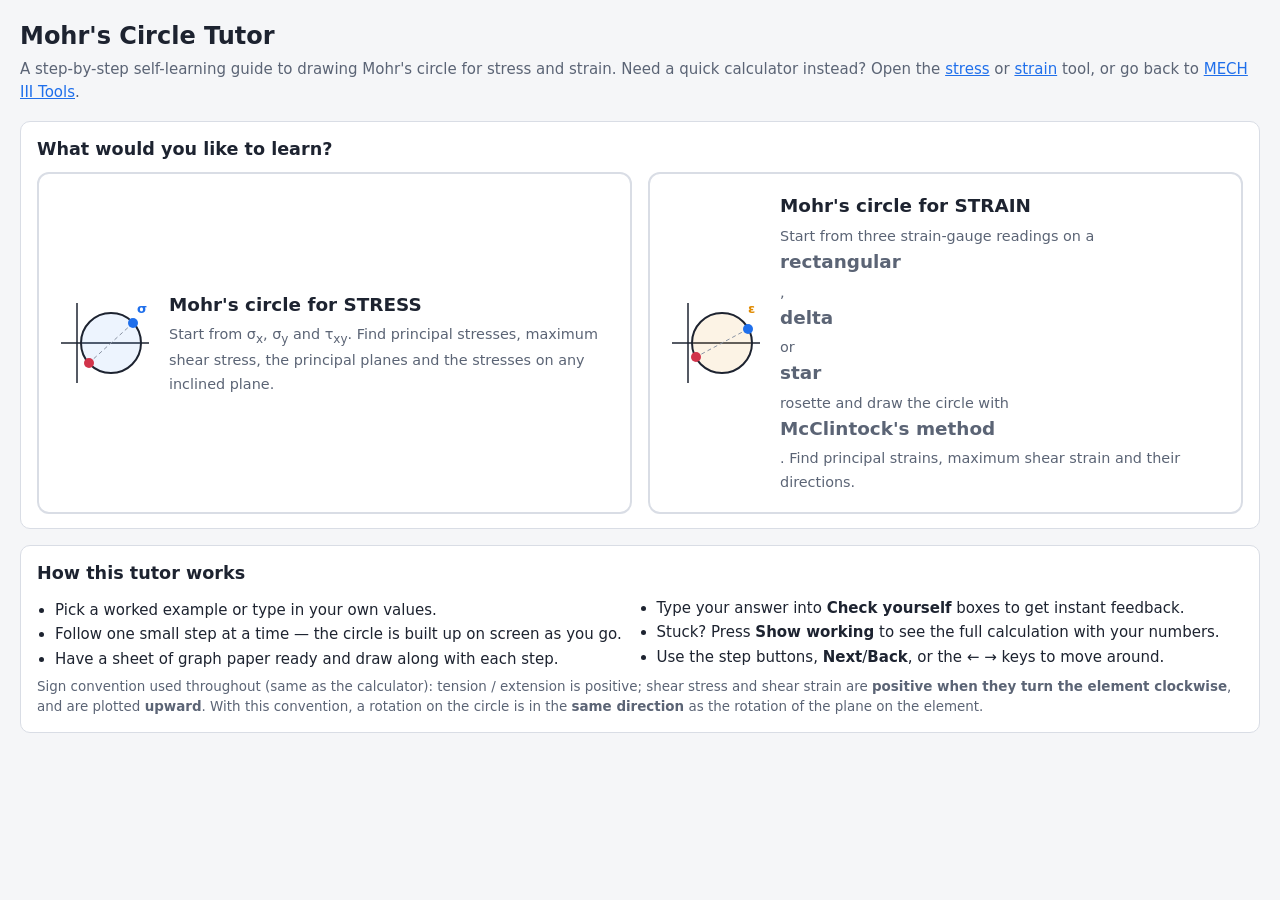
==== commit 4de76da1: "Tutor: optimise page space (sticky diagram, compact sketch and data, phone ordering) Co-Authored-By:" ====
--- a/mohr-tutor.html
+++ b/mohr-tutor.html
@@ -13,13 +13,13 @@
   * { box-sizing: border-box; }
   body { margin: 0; background: var(--bg); color: var(--ink);
          font: 15px/1.5 system-ui, -apple-system, "Segoe UI", Roboto, sans-serif; }
-  header { padding: 18px 20px 6px; max-width: 1200px; margin: 0 auto; }
+  header { padding: 18px 20px 6px; max-width: 1440px; margin: 0 auto; }
   h1 { font-size: 1.5rem; margin: 0 0 4px; }
   h2 { font-size: 1.1rem; margin: 0 0 10px; }
   h3 { font-size: .98rem; margin: 14px 0 6px; }
   .sub { color: var(--mute); margin: 0; }
   a { color: var(--blue); }
-  .wrap { max-width: 1200px; margin: 0 auto; padding: 12px 20px 40px; }
+  .wrap { max-width: 1440px; margin: 0 auto; padding: 12px 20px 40px; }
   .card { background: var(--card); border: 1px solid var(--line); border-radius: 10px; padding: 14px 16px; }
   .stack > * + * { margin-top: 16px; }
   button { font: inherit; font-size: .9rem; padding: 6px 12px; border-radius: 6px; cursor: pointer;
@@ -50,17 +50,51 @@
   .topbar { display: flex; flex-wrap: wrap; gap: 8px 12px; align-items: center; margin-bottom: 12px; }
   .badge { background: var(--ink); color: #fff; border-radius: 999px; padding: 3px 12px; font-size: .85rem; font-weight: 600; }
   .grow { flex: 1; }
-  .stepper { display: flex; flex-wrap: wrap; gap: 6px; margin-bottom: 14px; }
+  .stepper { display: flex; flex-wrap: wrap; gap: 6px; margin-bottom: 12px; }
+  @media (max-width: 600px) { .stepper { flex-wrap: nowrap; overflow-x: auto; padding-bottom: 4px; }
+    .stepper button { flex: none; } }
   .stepper button { padding: 4px 10px; font-size: .8rem; border-radius: 999px; }
   .stepper button.cur { background: var(--blue); color: #fff; border-color: var(--blue); }
   .stepper button.done:not(.cur) { border-color: var(--ok); color: var(--ok); }
   .progress { height: 6px; background: var(--grid); border-radius: 3px; overflow: hidden; margin-bottom: 10px; }
   .progress div { height: 100%; background: var(--blue); transition: width .25s; }
-  .lesson { display: grid; grid-template-columns: minmax(320px, 440px) 1fr; gap: 16px; align-items: start; }
-  @media (max-width: 900px) { .lesson { grid-template-columns: 1fr; } }
+  .lesson { display: grid; grid-template-columns: minmax(340px, 460px) 1fr; gap: 16px; align-items: start; }
+  .lesson .card { padding: 12px 14px; }
+  .lesson .stack > * + * { margin-top: 12px; }
+  .lesson h2 { margin-bottom: 6px; }
+  /* desktop: the diagram column stays on screen while the instructions scroll */
+  @media (min-width: 901px) {
+    .lesson > .stack:last-child { position: sticky; top: 8px; }
+    #mohr { max-height: calc(100vh - 150px); }
+    /* sketch and its caption side by side to save height; wide delta sketch stays stacked */
+    .elbody { display: flex; gap: 12px; align-items: center; }
+    .elbody .element { flex: 0 0 250px; margin: 0; }
+    .elbody.wide { display: block; }
+    .elbody.wide .element { margin: 0 auto; }
+    #elCard .caption { font-size: .82rem; margin-top: 2px; }
+    .exs button { padding: 2px 8px; }
+  }
+  /* phones/tablets: one column, ordered sketch → data → diagram → instructions */
+  @media (max-width: 900px) {
+    .lesson { display: flex; flex-direction: column; gap: 12px; }
+    .lesson .stack { display: contents; }
+    #elCard { order: 1; } #dataCard { order: 2; } #circleCard { order: 3; } #stepCard { order: 4; }
+    .lesson .stack > * + * { margin-top: 0; }
+    .element svg { max-height: 300px; }
+    .elbody.wide .element svg { max-height: none; }
+  }
+  body.inlesson header { padding-top: 12px; }
+  body.inlesson header .sub { font-size: .85rem; }
   .data .row { display: grid; grid-template-columns: repeat(3, 1fr); gap: 8px; }
   .data .row2 { display: grid; grid-template-columns: 1fr 1fr; gap: 8px; }
-  .exs { display: flex; flex-wrap: wrap; gap: 6px; margin: 0 0 10px; }
+  .exs { display: flex; flex-wrap: wrap; gap: 6px; margin: 0 0 8px; }
+  .dhead { display: flex; flex-wrap: wrap; align-items: baseline; gap: 4px 10px; }
+  .dhead h2 { margin: 0; }
+  .dsum { flex: 1; color: var(--mute); font-size: .88rem; }
+  .dhead button { font-size: .8rem; padding: 2px 10px; }
+  .data.open .dsum { display: none; }
+  .data:not(.open) .dfields { display: none; }
+  .data.open .dfields { margin-top: 8px; }
   .exs button { font-size: .8rem; padding: 3px 9px; }
   .exs button.on { border-color: var(--blue); color: var(--blue); font-weight: 600; }
   .seg { display: inline-flex; border: 1px solid var(--line); border-radius: 6px; overflow: hidden; margin-bottom: 10px; }
@@ -174,16 +208,18 @@
       <section class="card step" id="stepCard"></section>
     </div>
     <div class="stack">
-      <section class="card">
+      <section class="card" id="circleCard">
         <h2 id="circleTitle">Mohr's circle</h2>
         <div class="new-note" id="newNote"></div>
         <svg id="mohr" viewBox="0 0 640 500" role="img" aria-label="Mohr's circle being built step by step"></svg>
         <p class="caption" id="scaleNote"></p>
       </section>
-      <section class="card">
+      <section class="card" id="elCard">
         <h2 id="elTitle">Element</h2>
-        <div class="element" id="element"></div>
-        <p class="caption" id="elNote"></p>
+        <div class="elbody" id="elBody">
+          <div class="element" id="element"></div>
+          <p class="caption" id="elNote"></p>
+        </div>
       </section>
     </div>
   </div>
@@ -727,7 +763,10 @@
       : 'Blue arrows: normal stress (pointing out = tension). Red arrows: shear stress.';
   }
   $('elTitle').textContent = title;
+  $('elBody').classList.remove('wide');
+  FS = window.innerWidth > 900 ? 1.3 : 1.1;               // larger labels in the small sketch
   $('element').innerHTML = elementSVG(m, deg, kind);
+  FS = 1;
   $('elNote').textContent = note;
 }
 
@@ -789,7 +828,9 @@
     : `R = (√2 / 3) √[ (${e(0)} − ${e(1)})² + (${e(1)} − ${e(2)})² + (${e(2)} − ${e(0)})² ]`;
   const tip = {
     rect: 'Rectangular rosette: gauges at 0°, 45° and 90°. Gauges 1 and 3 are at 90°, so their points end up at opposite ends of a diameter.',
-    delta: 'Delta rosette: three gauges forming an equilateral triangle, 60° apart. Their points end up 120° apart on the circle.',
+    delta: 'Delta rosette: the three gauges form an equilateral triangle, so they do <b>not</b> pass through one point. ' +
+      'Before using McClintock\'s method, <b>rearrange</b> them: slide each gauge parallel to itself until all three cross at one point. ' +
+      'You get three lines 60° apart (see the sketch). Their points end up 120° apart on the circle.',
     star: 'Star rosette: three arms 120° apart. As lines, 120° apart is the same as 60° apart, so a star behaves exactly like a delta rosette.'
   }[m.kind];
   const t1 = m.twoP, dir = Math.abs(t1) < 1e-9 ? 'none' : t1 > 0 ? 'counter-clockwise' : 'clockwise';
@@ -830,10 +871,14 @@
     work: `<div class="f">(${f(hi)} − (${f(lo)})) / ${fmt(m.scale, 3)} = <b>${fmt((hi - lo) / m.scale, 2)}</b> cm</div>`
   });
 
-  S_.push({ key: 'pole', short: 'Pole O', level: 3, el: 'arms', note: `New: the pole O on the gauge ${v + 1} line, with the gauge directions through it.`,
+  S_.push({ key: 'pole', short: 'Pole O', level: 3, el: 'arms', note: m.kind === 'delta' ? `New: the pole O on the gauge ${v + 1} line, with the rearranged delta gauges drawn through it.`
+      : `New: the pole O on the gauge ${v + 1} line, with the gauge directions through it.`,
     title: 'Pick the pole O and lay the rosette on it',
     body: `<ol>
         <li>Choose <b>any point O</b> on the vertical line of <b>${g(v)}</b>. The height does not matter: a different height just slides the whole construction up or down.</li>
+        ${m.kind === 'delta' ? `<li><b>Rearrange the delta first.</b> The triangle's sides do not meet at one point. Slide each gauge
+          <b>parallel to itself</b> (its direction does not change) so all three lines pass through O. This is allowed because the
+          strain is uniform over the small rosette: the reading depends only on the gauge's direction, not on where it sits.</li>` : ''}
         <li>At O, draw the direction of every gauge as in the rosette, turned so that ${g(v)} lies along that vertical line:</li>
       </ol>
       <ul>
@@ -844,6 +889,8 @@
       <p class="hint">A gauge is a line, so only the angle between the lines matters (0°–90°).
         E.g. 120° between two gauges is the same line angle as 60°.</p>`,
     checks: [
+      m.kind === 'delta' && ch('slide', 'To rearrange the delta gauges through one point, each gauge is…', ['moved parallel to itself', 'rotated by 60°', 'rotated by 120°'],
+        'moved parallel to itself', 'A gauge measures strain along its direction, so its direction must not change. Only its position moves.'),
       ang('a1', `Angle between the ${g(a)} line and the vertical =`, m.arm(a).ang, `The gauges are ${Math.abs(m.deg[a] - m.deg[v])}° apart; if that is more than 90°, use 180° minus it.`),
       ang('a2', `Angle between the ${g(b)} line and the vertical =`, m.arm(b).ang, `The gauges are ${Math.abs(m.deg[b] - m.deg[v])}° apart; if that is more than 90°, use 180° minus it.`)
     ],
@@ -1065,48 +1112,107 @@
 }
 
 function drawRosettePanel(m, st) {
-  const W = 340, c = W / 2, L = 112, lc = '#b36b00', orange = '#e08a00', green = '#1a8f5a', grey = '#8a93a3';
+  const lc = '#b36b00', orange = '#e08a00', green = '#1a8f5a', grey = '#8a93a3', blue = '#1f6feb';
   const aDeg = i => 90 + m.deg[i] - m.deg[m.v];               // drawing angle of gauge i (ccw from horizontal)
   const U = a => [Math.cos(a * D2R), -Math.sin(a * D2R)];
-  let o = line(c, 24, c, W - 24, grey, 1, 'stroke-dasharray="3 4"') + text(c + 6, 20, 'vertical', { size: 10, fill: grey, anchor: 'start' });
-  const gauge = (x1, y1, x2, y2, i) => line(x1, y1, x2, y2, orange, i === m.v ? 9 : 7, 'stroke-linecap="round" opacity=".75"');
-  if (m.kind === 'delta') {
-    const rho = 100, g0 = aDeg(0) - 30;
+  const gauge = (x1, y1, x2, y2, i, op = '.75') => line(x1, y1, x2, y2, orange, i === m.v ? 9 : 7, `stroke-linecap="round" opacity="${op}"`);
+  const reading = i => `(${fmt(m.r[i], 1)})`;
+  const delta = m.kind === 'delta';
+  // delta: equilateral triangle centred at (cx, cy) whose sides run along the gauge directions
+  const triSides = (cx, cy, rho) => {
+    const g0 = aDeg(0) - 30, out = [];
     for (let k = 0; k < 3; k++) {
-      const a1 = g0 + k * 120, a2 = a1 + 120, p1 = U(a1), p2 = U(a2), sd = (((a1 + 150) % 180) + 180) % 180;
-      const i = [0, 1, 2].find(j => Math.abs((((aDeg(j) - sd) % 180) + 180) % 180) < 1e-6 || Math.abs((((aDeg(j) - sd) % 180) + 180) % 180 - 180) < 1e-6);
-      const x1 = c + rho * p1[0], y1 = c + rho * p1[1], x2 = c + rho * p2[0], y2 = c + rho * p2[1];
-      o += gauge(x1, y1, x2, y2, i);
-      const mx = (x1 + x2) / 2, my = (y1 + y2) / 2, ox = (mx - c) * 0.35, oy = (my - c) * 0.35;
-      o += text(mx + ox, my + oy, `${i + 1}`, { fill: lc, bold: true, size: 15 }) +
-        text(mx + ox, my + oy + 15, `(${fmt(m.r[i], 1)})`, { fill: lc, size: 10.5 });
+      const a1 = g0 + k * 120, p1 = U(a1), p2 = U(a1 + 120), sd = (((a1 + 150) % 180) + 180) % 180;
+      const i = [0, 1, 2].find(j => { const d = (((aDeg(j) - sd) % 180) + 180) % 180; return d < 1e-6 || d > 180 - 1e-6; });
+      const x1 = cx + rho * p1[0], y1 = cy + rho * p1[1], x2 = cx + rho * p2[0], y2 = cy + rho * p2[1];
+      out.push({ i, x1, y1, x2, y2, mx: (x1 + x2) / 2, my: (y1 + y2) / 2 });
     }
+    return out;
+  };
+  // principal directions drawn through (cx, cy)
+  const principal = (cx, cy, LL) => {
+    const ap = aDeg(0) + m.thP, p = U(ap), q = U(ap + 90), r0 = U(aDeg(0));
+    let o = line(cx - r0[0] * LL, cy - r0[1] * LL, cx + r0[0] * LL, cy + r0[1] * LL, lc, 1, 'stroke-dasharray="2 3"');
+    o += arrow(cx - p[0] * LL, cy - p[1] * LL, cx + p[0] * LL, cy + p[1] * LL, green, 2.4) + arrow(cx + p[0] * LL, cy + p[1] * LL, cx - p[0] * LL, cy - p[1] * LL, green, 2.4);
+    o += text(cx + p[0] * (LL + 4) + (p[0] >= 0 ? -6 : 6), cy + p[1] * (LL + 4) - 10, 'εp', { fill: green, bold: true, size: 14 });
+    o += line(cx - q[0] * LL * 0.8, cy - q[1] * LL * 0.8, cx + q[0] * LL * 0.8, cy + q[1] * LL * 0.8, green, 1.6, 'stroke-dasharray="6 4"') +
+      text(cx + q[0] * (LL * 0.8 + 12), cy + q[1] * (LL * 0.8 + 12), 'εq', { fill: green, bold: true, size: 13 });
+    if (Math.abs(m.thP) > 0.05) {
+      const rr = LL * 0.5, A0 = aDeg(0) * D2R, A1 = ap * D2R, pp = t => `${cx + rr * Math.cos(t)} ${cy - rr * Math.sin(t)}`, am = (A0 + A1) / 2;
+      o += `<path d="M ${pp(A0)} A ${rr} ${rr} 0 0 ${A1 > A0 ? 0 : 1} ${pp(A1)}" fill="none" stroke="${green}" stroke-width="1.8"/>` +
+        text(cx + (rr + 16) * Math.cos(am), cy - (rr + 16) * Math.sin(am), `θp ${fa(Math.abs(m.thP))}°`, { fill: green, bold: true, size: 11 });
+    }
+    return o;
+  };
+  const showP = st.el === 'p' && m.R > 1e-9;
+  let o = '', W = 340, H = 340, note;
+
+  if (delta) {
+    // left: as installed (triangle); right: gauges slid parallel to themselves into one point
+    const narrow = ($('element').parentElement.getBoundingClientRect().width || 600) < 400;
+    let cl, cr, lyc, cy;
+    if (narrow) { W = 340; H = 640; cl = cr = 170; lyc = 150; cy = 470; }
+    else { W = 600; H = 330; cl = 130; cr = 440; lyc = cy = 170;
+      FS = Math.max(1, Math.min(1.45, 560 / ($('element').parentElement.getBoundingClientRect().width || 600))); }
+    const rho = 92, top = narrow ? 330 : 18;
+    o += text(cl, 18, 'As installed (triangle)', { bold: true, size: 13 }) + text(cr, top, 'Rearranged through one point', { bold: true, size: 13 });
+    const sl = triSides(cl, lyc, rho);
+    sl.forEach(s => {
+      o += gauge(s.x1, s.y1, s.x2, s.y2, s.i);
+      const ox = (s.mx - cl) * 0.38, oy = (s.my - lyc) * 0.38;
+      o += text(s.mx + ox, s.my + oy, `${s.i + 1}`, { fill: lc, bold: true, size: 15 }) + text(s.mx + ox, s.my + oy + 15, reading(s.i), { fill: lc, size: 10.5 });
+    });
+    o += narrow
+      ? arrow(cl, 262, cl, 304, grey, 2, 10, 5) + text(cl + 12, 276, 'slide each gauge', { size: 10.5, fill: '#5b6475', anchor: 'start' }) +
+        text(cl + 12, 290, 'parallel to itself', { size: 10.5, fill: '#5b6475', anchor: 'start' })
+      : arrow(250, cy, 318, cy, grey, 2, 10, 5) + text(284, cy - 26, 'slide each gauge', { size: 10.5, fill: '#5b6475' }) +
+        text(284, cy - 13, 'parallel to itself', { size: 10.5, fill: '#5b6475' });
+    // ghost triangle + translation arrows (side mid-point → centre is perpendicular to the side)
+    const sr = triSides(cr, cy, rho);
+    sr.forEach(s => {
+      o += line(s.x1, s.y1, s.x2, s.y2, orange, 2, 'stroke-dasharray="4 4" opacity=".45"');
+      o += arrow(s.mx, s.my, cr + (s.mx - cr) * 0.22, cy + (s.my - cy) * 0.22, blue, 1.4, 7, 3.5);
+    });
+    const LL = 112;
+    [0, 1, 2].forEach(i => {
+      const p = U(aDeg(i)), up = p[1] <= 0 ? 1 : -1;
+      o += gauge(cr - p[0] * LL, cy - p[1] * LL, cr + p[0] * LL, cy + p[1] * LL, i, showP ? '.45' : '.8');
+      o += text(cr + up * p[0] * (LL + 14), cy + up * p[1] * (LL + 14), `${i + 1}`, { fill: lc, bold: true, size: 15 });
+    });
+    // 60° between neighbouring lines (upper half)
+    const dirs = [0, 1, 2].map(i => ((aDeg(i) % 180) + 180) % 180).sort((x, y) => x - y);
+    [[dirs[0], dirs[1]], [dirs[1], dirs[2]]].forEach(([d1, d2]) => {
+      const am = (d1 + d2) / 2, rr = 44, pp = t => `${cr + rr * Math.cos(t * D2R)} ${cy - rr * Math.sin(t * D2R)}`;
+      o += `<path d="M ${pp(d1)} A ${rr} ${rr} 0 0 0 ${pp(d2)}" fill="none" stroke="${grey}" stroke-width="1.2"/>` +
+        text(cr + (rr + 14) * Math.cos(am * D2R), cy - (rr + 14) * Math.sin(am * D2R), `${fa(d2 - d1)}°`, { size: 11, fill: '#5b6475', bold: true });
+    });
+    o += line(cr, top + 16, cr, H - 12, grey, 1, 'stroke-dasharray="3 4"') + `<circle cx="${cr}" cy="${cy}" r="4.5" fill="${blue}"/>` +
+      text(cr + 8, cy + 14, 'O', { fill: blue, bold: true, size: 13, anchor: 'start' });
+    o += line(cl, 34, cl, narrow ? 250 : H - 12, grey, 1, 'stroke-dasharray="3 4"') + text(cl + 6, 40, 'vertical', { size: 10, fill: grey, anchor: 'start' });
+    if (showP) o += principal(cr, cy, 125);
+    note = `A delta's gauges do not pass through one point. Strain is uniform over the small rosette, so each gauge can slide parallel to itself (blue arrows) until all three cross at one point: three lines 60° apart, with gauge ${m.v + 1} vertical. This is the pattern you draw through the pole O. Numbers in brackets are the readings (µε).`;
+    if (showP) note += ` Green: principal directions; εp is ${fa(Math.abs(m.thP))}° ${sgnWord(m.thP)} from gauge 1 (dotted line); εq is at 90° to it.`;
   } else {
+    const c = W / 2, L = 112; FS = window.innerWidth > 900 ? 1.3 : 1.1;
+    o += line(c, 24, c, W - 24, grey, 1, 'stroke-dasharray="3 4"') + text(c + 6, 20, 'vertical', { size: 10, fill: grey, anchor: 'start' });
     [0, 1, 2].forEach(i => {
       const p = U(aDeg(i)), x2 = c + p[0] * L, y2 = c + p[1] * L;
       o += gauge(c + p[0] * 14, c + p[1] * 14, x2, y2, i);
       o += text(c + p[0] * (L + 16), c + p[1] * (L + 16), `${i + 1}`, { fill: lc, bold: true, size: 15 }) +
-        text(c + p[0] * (L + 16), c + p[1] * (L + 16) + 15, `(${fmt(m.r[i], 1)})`, { fill: lc, size: 10.5 });
+        text(c + p[0] * (L + 16), c + p[1] * (L + 16) + 15, reading(i), { fill: lc, size: 10.5 });
     });
     o += `<circle cx="${c}" cy="${c}" r="4" fill="${lc}"/>`;
-  }
-  let note = `Numbers in brackets are the readings (µε). ${ROS[m.kind].name} rosette, gauges at ${m.deg.join('°, ')}° (ccw from gauge 1), turned so gauge ${m.v + 1} is vertical as in the construction.`;
-  if (st.el === 'p' && m.R > 1e-9) {
-    const ap = aDeg(0) + m.thP, p = U(ap), q = U(ap + 90), r0 = U(aDeg(0)), LL = 140;
-    o += line(c - r0[0] * LL, c - r0[1] * LL, c + r0[0] * LL, c + r0[1] * LL, lc, 1, 'stroke-dasharray="2 3"');
-    o += arrow(c - p[0] * LL, c - p[1] * LL, c + p[0] * LL, c + p[1] * LL, green, 2.4) + arrow(c + p[0] * LL, c + p[1] * LL, c - p[0] * LL, c - p[1] * LL, green, 2.4);
-    o += text(c + p[0] * (LL + 4) + (p[0] >= 0 ? -6 : 6), c + p[1] * (LL + 4) - 10, 'εp', { fill: green, bold: true, size: 14 });
-    o += line(c - q[0] * 110, c - q[1] * 110, c + q[0] * 110, c + q[1] * 110, green, 1.6, 'stroke-dasharray="6 4"') +
-      text(c + q[0] * 122, c + q[1] * 122, 'εq', { fill: green, bold: true, size: 13 });
-    if (Math.abs(m.thP) > 0.05) {
-      const rr = 72, A0 = aDeg(0) * D2R, A1 = ap * D2R, pp = t => `${c + rr * Math.cos(t)} ${c - rr * Math.sin(t)}`, am = (A0 + A1) / 2;
-      o += `<path d="M ${pp(A0)} A ${rr} ${rr} 0 0 ${A1 > A0 ? 0 : 1} ${pp(A1)}" fill="none" stroke="${green}" stroke-width="1.8"/>` +
-        text(c + (rr + 16) * Math.cos(am), c - (rr + 16) * Math.sin(am), `θp ${fa(Math.abs(m.thP))}°`, { fill: green, bold: true, size: 11 });
+    note = `Numbers in brackets are the readings (µε). ${ROS[m.kind].name} rosette, gauges at ${m.deg.join('°, ')}° (ccw from gauge 1), turned so gauge ${m.v + 1} is vertical as in the construction.`;
+    if (showP) {
+      o += principal(c, c, 140);
+      note = `Green: principal directions. εp is ${fa(Math.abs(m.thP))}° ${sgnWord(m.thP)} from gauge 1 (dotted line); εq is at 90° to it.`;
     }
-    note = `Green: principal directions. εp is ${fa(Math.abs(m.thP))}° ${sgnWord(m.thP)} from gauge 1 (dotted line); εq is at 90° to it.`;
-  }
-  $('elTitle').textContent = `${ROS[m.kind].name} rosette (gauge ${m.v + 1} vertical)`;
-  $('element').innerHTML = `<svg viewBox="0 0 ${W} ${W}">${o}</svg>`;
+  }
+  $('elTitle').textContent = delta ? `Delta rosette: rearranging the gauges (gauge ${m.v + 1} vertical)` : `${ROS[m.kind].name} rosette (gauge ${m.v + 1} vertical)`;
+  FS = 1;
+  $('element').innerHTML = `<svg viewBox="0 0 ${W} ${H}">${o}</svg>`;
+  $('element').style.maxWidth = delta && W > 400 ? '600px' : '';
+  $('elBody').classList.toggle('wide', delta);
   $('elNote').textContent = note;
 }
 
@@ -1130,7 +1236,9 @@
       <div class="row">${[1, 2, 3].map(i => `<label>ε<sub>${i}</sub> (${u})<input type="number" step="any" data-k="g${i}" value="${I['g' + i]}"></label>`).join('')}</div>
       <p class="hint">Gauge angles are measured counter-clockwise from gauge 1. Readings in µε (10<sup>−6</sup>).</p>`;
   }
-  $('dataCard').innerHTML = `<h2>Given data</h2><div class="exs">${exs}</div>${fields}`;
+  $('dataCard').innerHTML = `<div class="dhead"><h2>Given data</h2><span class="dsum" id="dsum"></span>
+      <button type="button" id="dtoggle"></button></div><div class="dfields"><div class="exs">${exs}</div>${fields}</div>`;
+  $('dtoggle').onclick = () => { S.dataOpen = !$('dataCard').classList.contains('open'); setDataCard(); };
   $('dataCard').querySelectorAll('[data-ex]').forEach(b => b.onclick = () => {
     const i = +b.dataset.ex; S.ex = i;
     if (i >= 0) loadExample(M.examples[i]);
@@ -1151,6 +1259,17 @@
     resetAnswers(); render();
   }));
 }
+// outside step 1 the data card shrinks to a one-line summary (Edit opens it again)
+function setDataCard() {
+  const I = S.inp, f = v => fmt(+v || 0);
+  const open = S.step === 0 || S.dataOpen;
+  $('dataCard').classList.toggle('open', open);
+  $('dsum').textContent = S.mode === 'stress'
+    ? `σx = ${f(I.x)}, σy = ${f(I.y)}, τxy = ${f(I.s)} N/mm²`
+    : `${ROS[I.kind].name}: ε1 = ${f(I.g1)}, ε2 = ${f(I.g2)}, ε3 = ${f(I.g3)} µε; gauge ${+I.pole + 1} vertical`;
+  $('dtoggle').textContent = open ? (S.step === 0 ? '' : 'Hide') : 'Edit';
+  $('dtoggle').hidden = S.step === 0;
+}
 function loadExample(e) {
   const base = S.mode === 'strain' ? { kind: 'rect', g1: 0, g2: 0, g3: 0, pole: 1 } : { x: 0, y: 0, s: 0 };
   S.inp = Object.assign(base, e);
@@ -1165,6 +1284,7 @@
   STEPS = buildSteps(m);
   S.step = Math.max(0, Math.min(S.step, STEPS.length - 1));
   const st = STEPS[S.step];
+  setDataCard();
 
   // stepper
   $('stepper').innerHTML = STEPS.map((s, i) => {
@@ -1246,21 +1366,24 @@
 function go(i) {
   if (i < 0 || i >= STEPS.length) return;
   S.step = i; render();
-  if (window.innerWidth < 900) $('stepCard').scrollIntoView({ behavior: 'smooth', block: 'start' });
+  if (window.innerWidth <= 900) $('circleCard').scrollIntoView({ behavior: 'smooth', block: 'start' });
+  else if ($('stepCard').getBoundingClientRect().top < 0) $('stepCard').scrollIntoView({ behavior: 'smooth', block: 'start' });
 }
 
 function start(mode) {
-  S.mode = mode; S.step = 0; S.ex = 0; resetAnswers();
+  S.mode = mode; S.step = 0; S.ex = 0; S.dataOpen = false; resetAnswers();
   S.joint = mode === 'stress' ? { a: 30, dir: 'ccw' } : { a: 30, dir: 'ccw' };
   loadExample(MODES[mode].examples[0]);
-  $('home').hidden = true; $('lesson').hidden = false;
+  $('home').hidden = true; $('lesson').hidden = false; document.body.classList.add('inlesson');
   $('modeBadge').textContent = MODES[mode].title;
   $('switchMode').textContent = `Switch to ${mode === 'stress' ? 'strain' : 'stress'}`;
   try { history.replaceState(null, '', '#' + mode); } catch (e) {}
+  // the element (stress) or rosette sketch (strain) sits above the given data
+  $('dataCard').before($('elCard'));
   renderData(); render(); window.scrollTo(0, 0);
 }
 function home() {
-  S.mode = null; $('lesson').hidden = true; $('home').hidden = false;
+  S.mode = null; $('lesson').hidden = true; $('home').hidden = false; document.body.classList.remove('inlesson');
   try { history.replaceState(null, '', location.pathname); } catch (e) {}
 }
 
